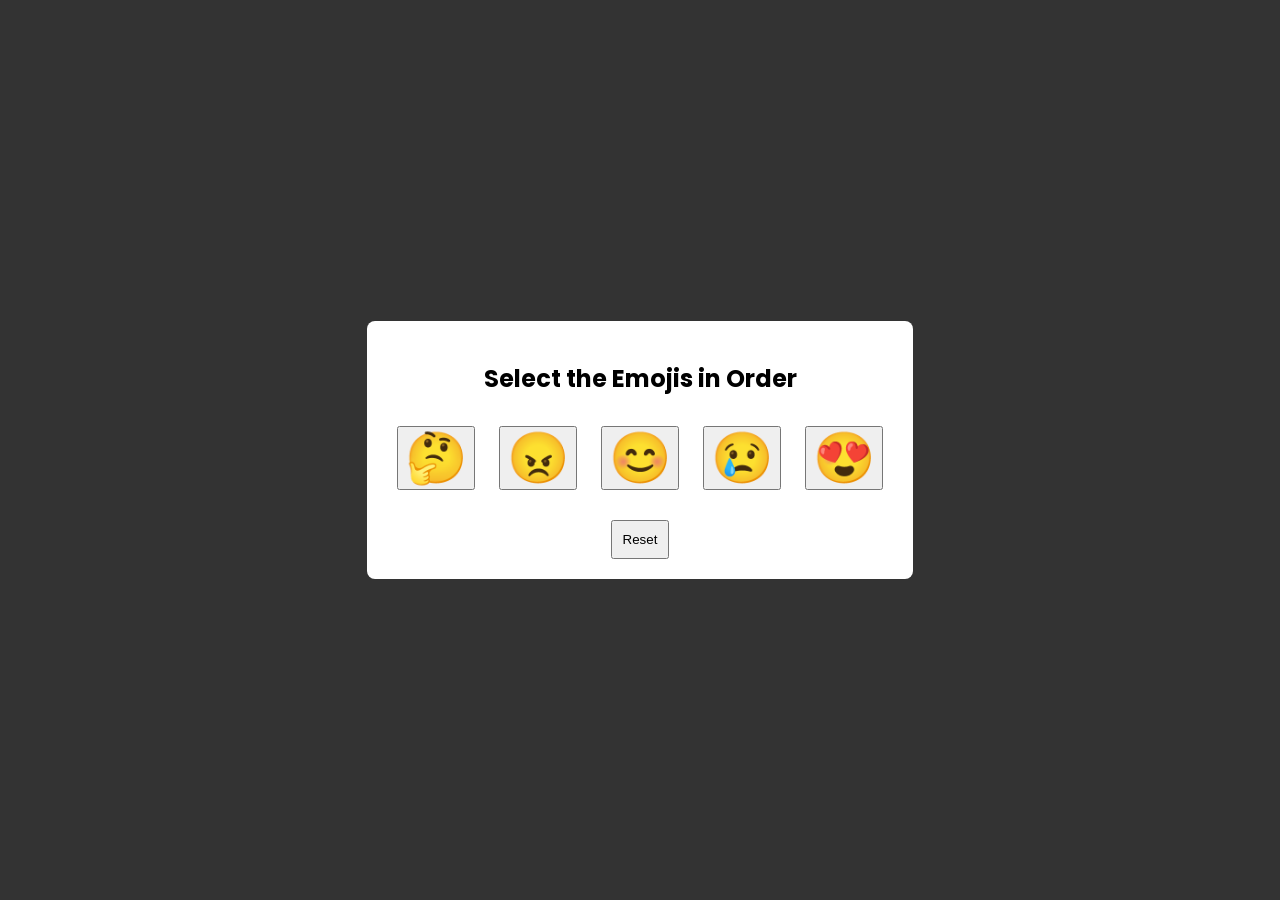
==== index.html @ 127a6a80 "Add files via upload" ====
<!DOCTYPE html>
<html lang="en">

<head>
  <meta charset="UTF-8">
  <meta http-equiv="X-UA-Compatible" content="IE=edge">
  <meta name="viewport" content="width=device-width, initial-scale=1.0">
  <title>Login Page</title>

  <link rel="preconnect" href="https://fonts.googleapis.com">
  <link rel="preconnect" href="https://fonts.gstatic.com" crossorigin>
  <link href="https://fonts.googleapis.com/css2?family=Poppins:wght@300;400;500;600&display=swap" rel="stylesheet">

  <style>
    /* Simple styling for the login screen */
    body {
      display: flex;
      justify-content: center;
      align-items: center;
      height: 100vh;
      margin: 0;
      background-color: rgba(0, 0, 0, 0.8);
      font-family: 'Poppins', sans-serif;
    }

    #login-form {
      background: white;
      padding: 20px;
      border-radius: 8px;
      text-align: center;
    }

    .emoji-button {
      font-size: 50px;
      cursor: pointer;
      margin: 10px;
    }

    #reset-button {
      padding: 10px;
      margin-top: 20px;
      cursor: pointer;
    }
  </style>
</head>

<body>

  <div id="login-form">
    <h2>Select the Emojis in Order</h2>
    <div>
      <button class="emoji-button" onclick="selectEmoji('think')">🤔</button>
      <button class="emoji-button" onclick="selectEmoji('frown')">😠</button>
      <button class="emoji-button" onclick="selectEmoji('smile')">😊</button>
      <button class="emoji-button" onclick="selectEmoji('sad')">😢</button>
      <button class="emoji-button" onclick="selectEmoji('love')">😍</button>
    </div>
    <button id="reset-button" onclick="resetSelection()">Reset</button>
  </div>

  <script>
    // รหัสผ่านที่กำหนด: หน้าคิด -> หน้ายิ้ม -> หน้ารัก
    const correctSequence = ['think', 'smile', 'love'];
    let userSequence = [];

    function selectEmoji(emoji) {
      userSequence.push(emoji);

      // ตรวจสอบลำดับการเลือกของผู้ใช้
      if (userSequence.length === correctSequence.length) {
        if (JSON.stringify(userSequence) === JSON.stringify(correctSequence)) {
          // ถ้าผู้ใช้เลือกถูกต้อง ให้เปลี่ยนไปยังหน้า index2.html
          window.location.href = 'index3.html';
        } else {
          alert('Incorrect sequence. Please try again.');
          resetSelection();
        }
      }
    }

    function resetSelection() {
      userSequence = [];
    }
  </script>

</body>

</html>
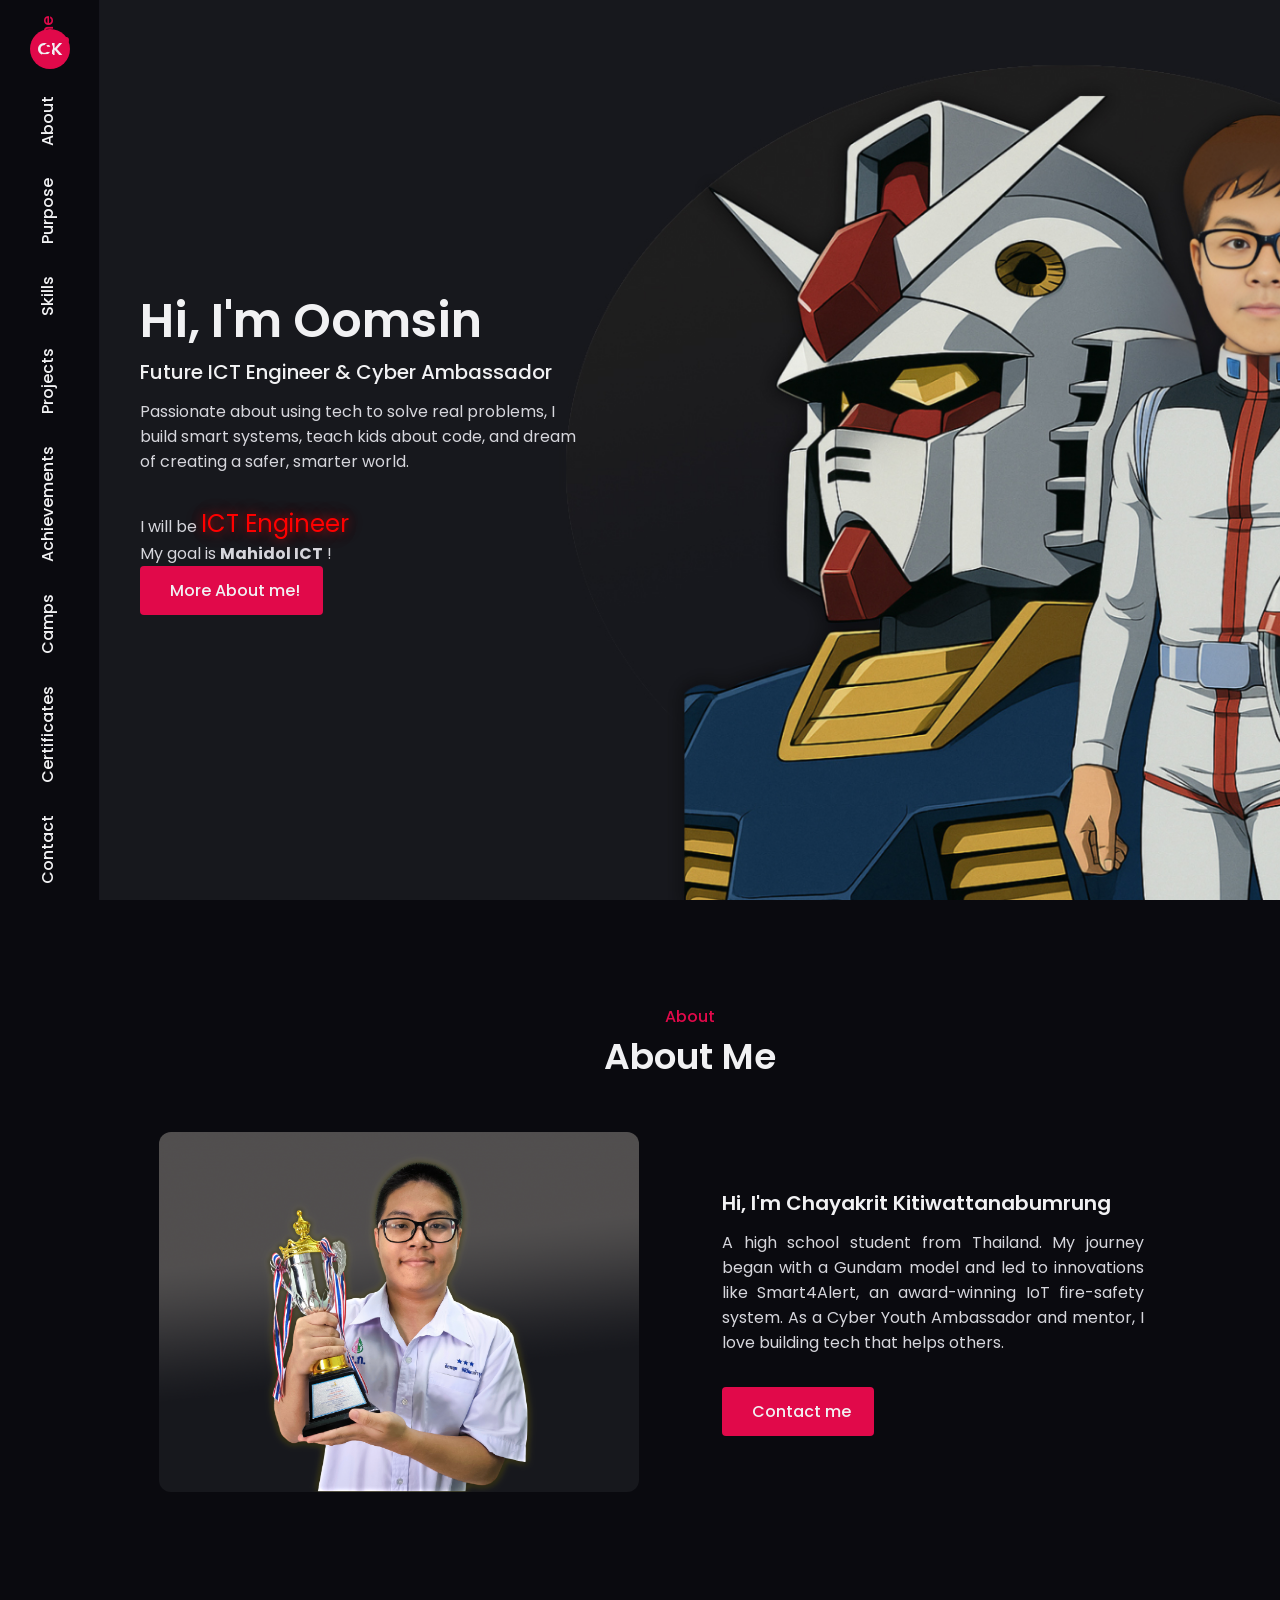
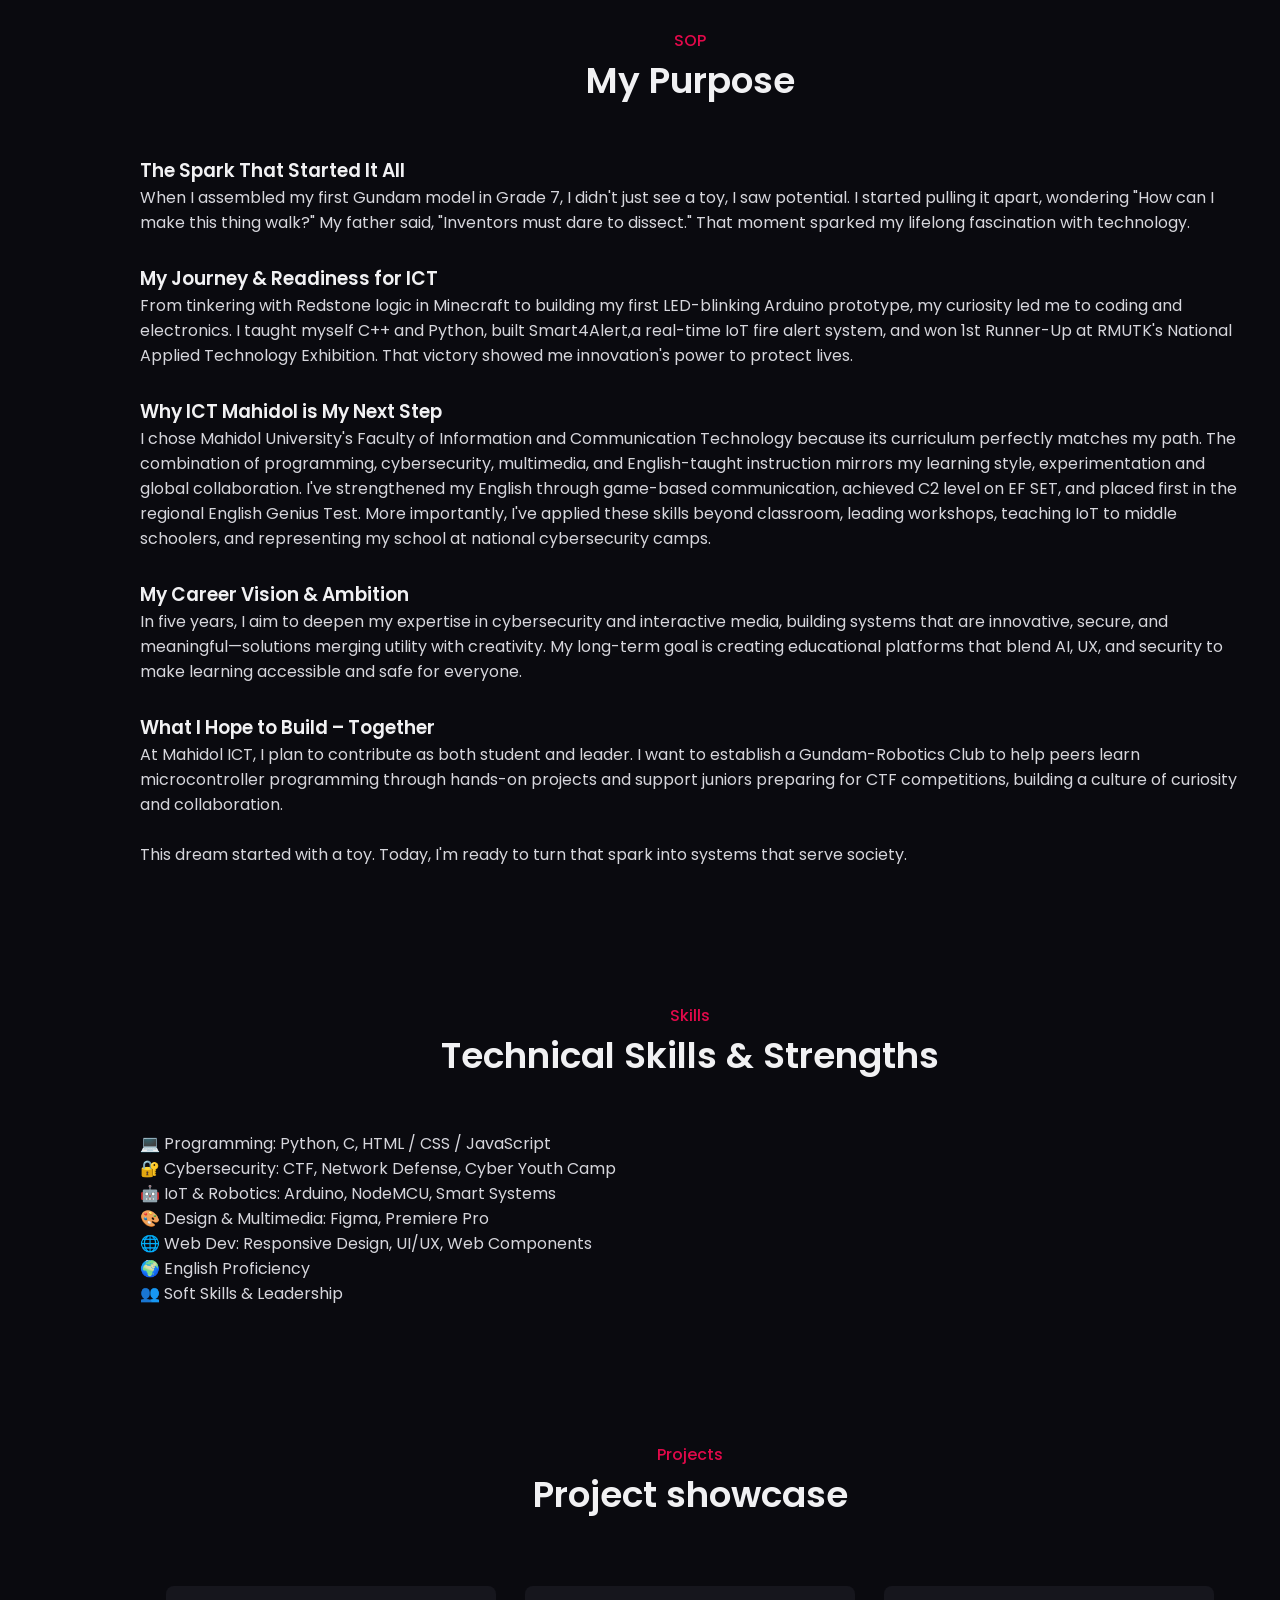
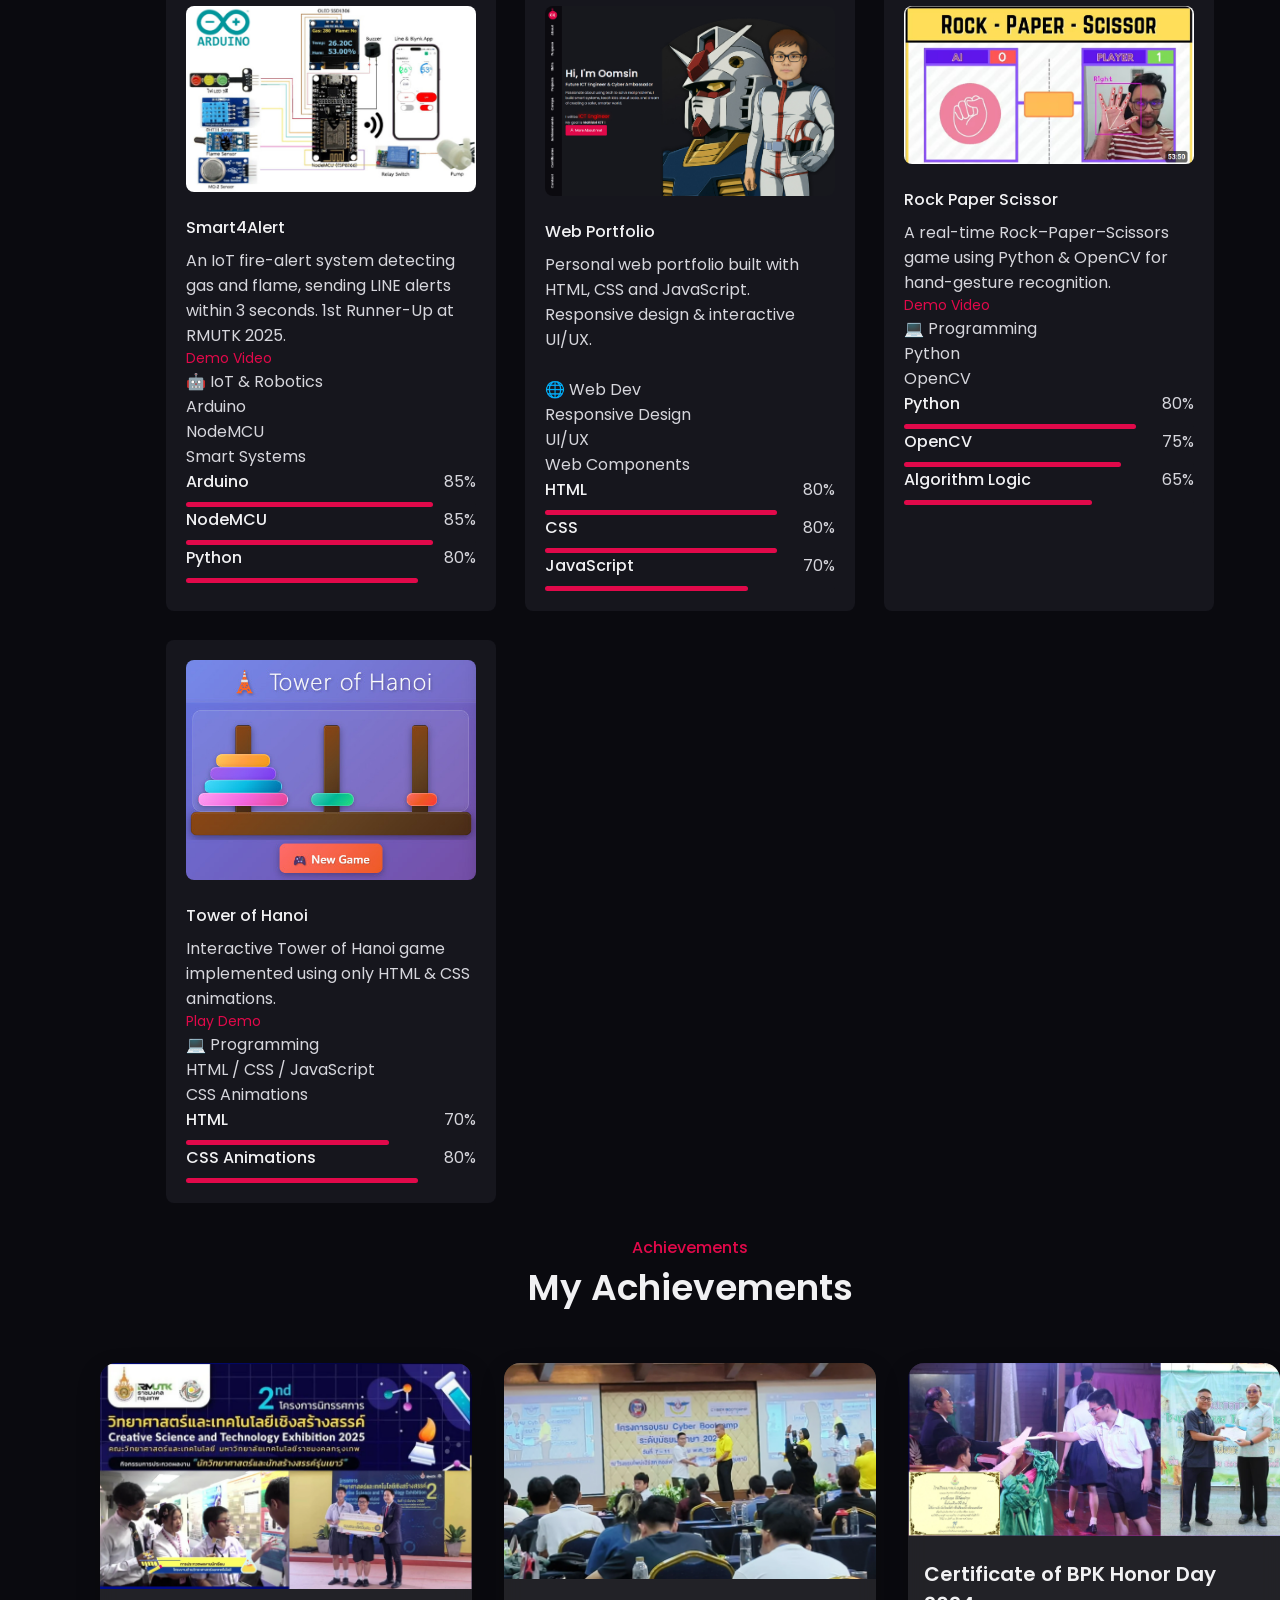
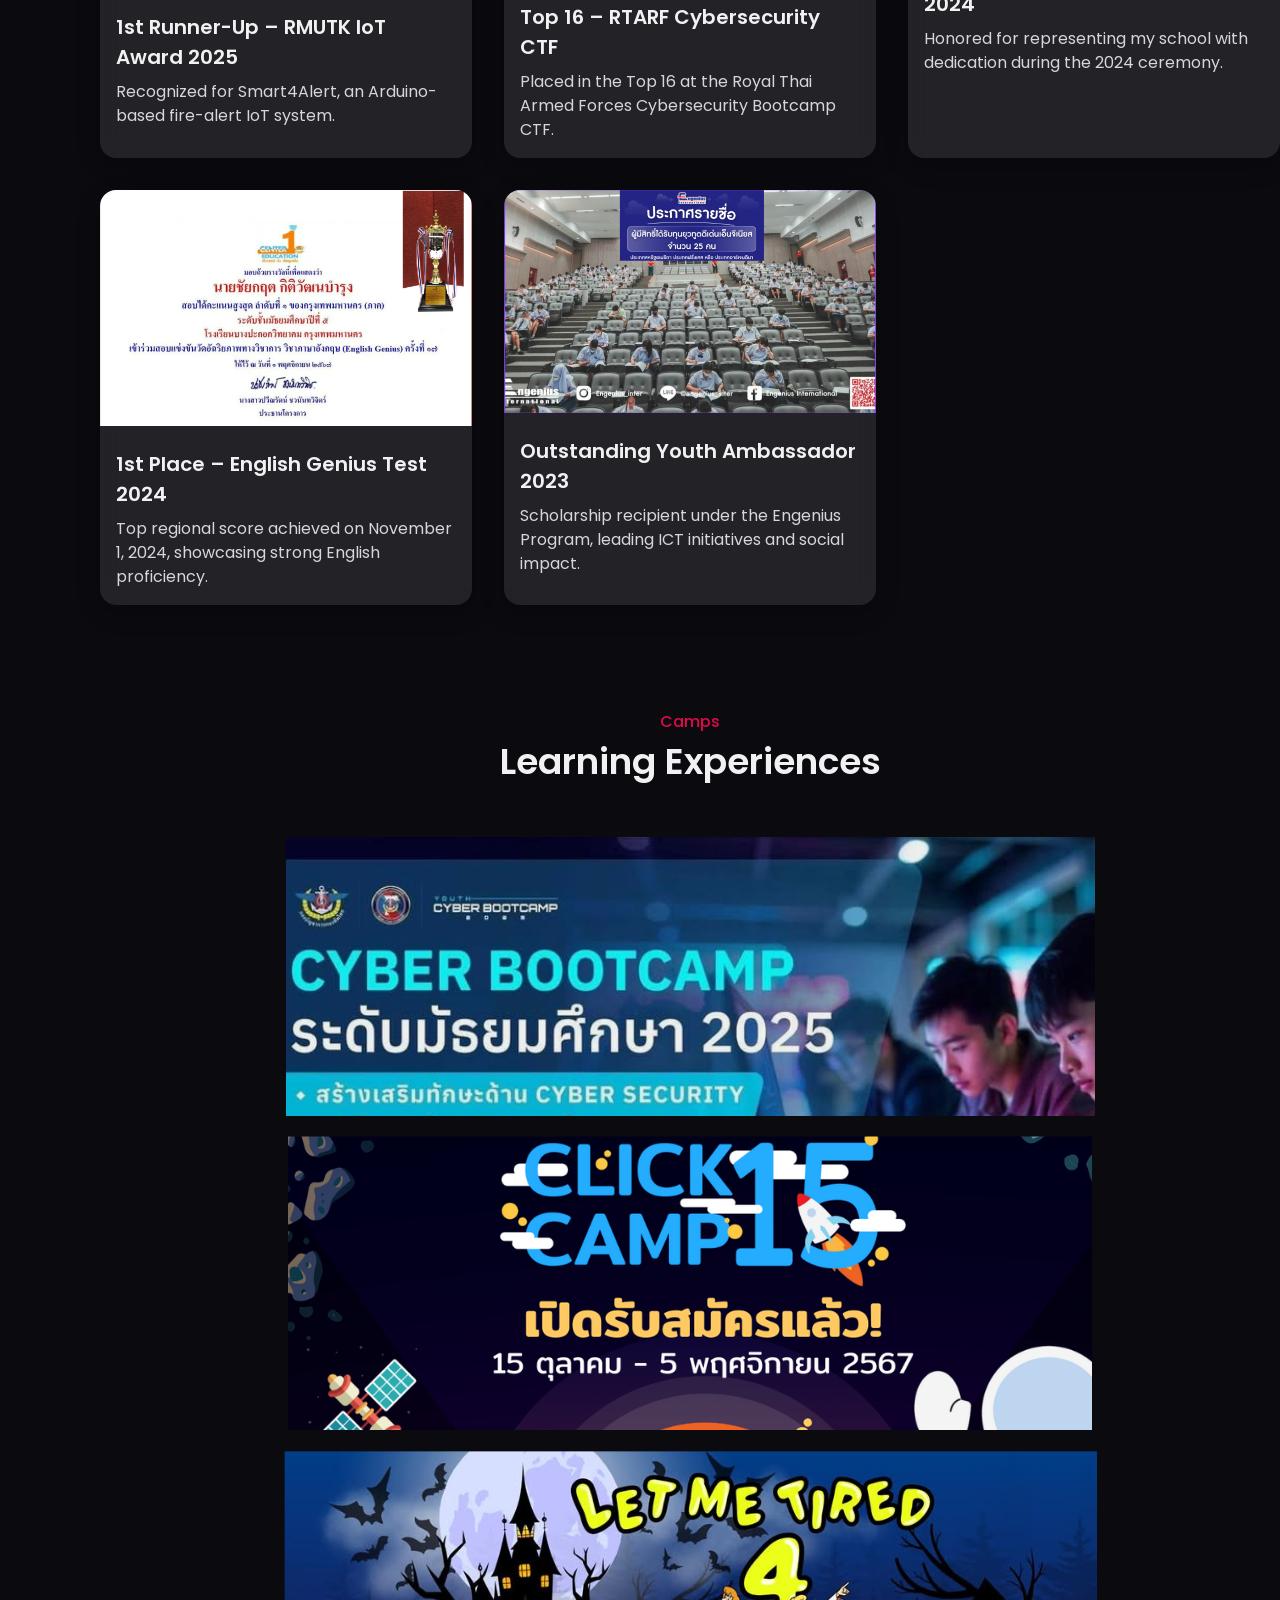
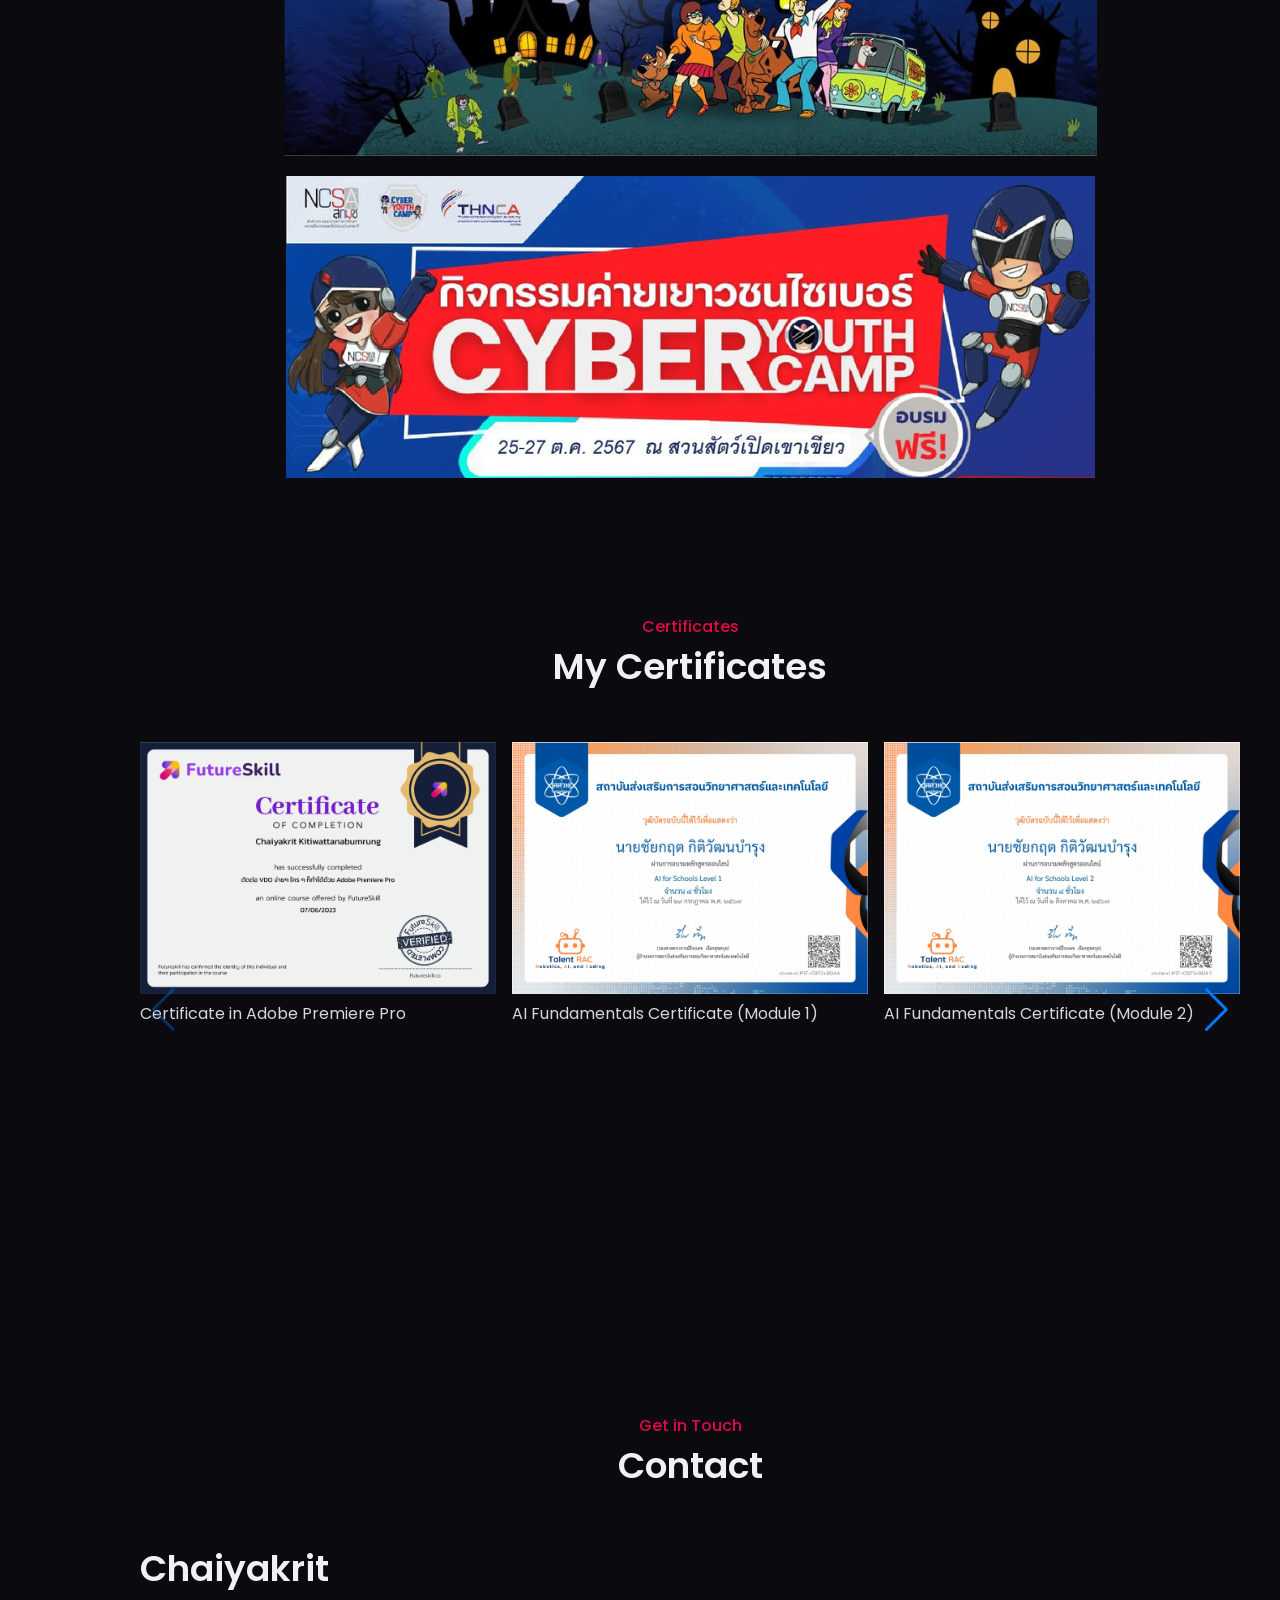
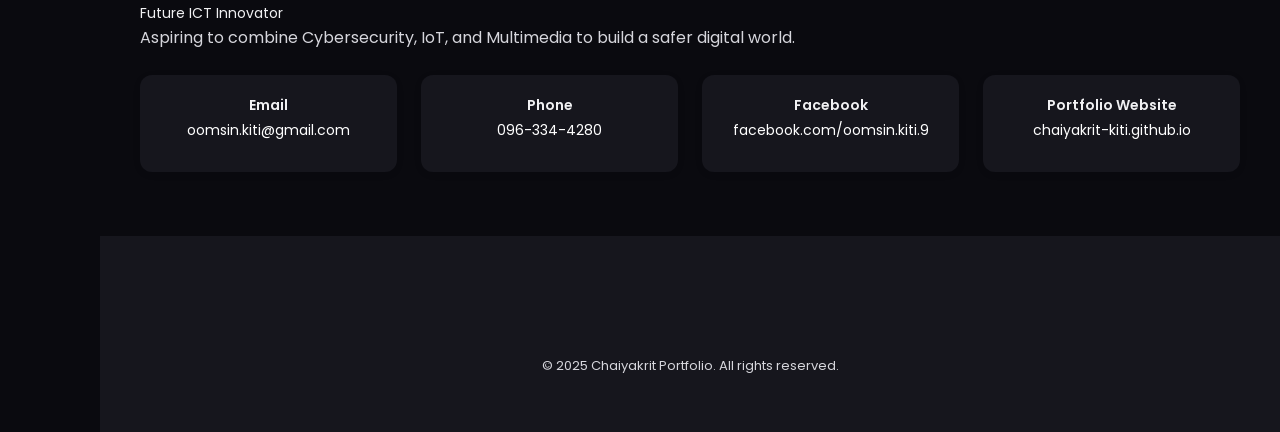
==== commit fb42f9a5: "Rename index4.html to index.html remove pwd" ====
--- a/index.html
+++ b/index.html
@@ -1,88 +1,709 @@
-<!DOCTYPE html>
-<html lang="en">
-
-<head>
-  <meta charset="UTF-8">
-  <meta http-equiv="X-UA-Compatible" content="IE=edge">
-  <meta name="viewport" content="width=device-width, initial-scale=1.0">
-  <title>Login Page</title>
-
-  <link rel="preconnect" href="https://fonts.googleapis.com">
-  <link rel="preconnect" href="https://fonts.gstatic.com" crossorigin>
-  <link href="https://fonts.googleapis.com/css2?family=Poppins:wght@300;400;500;600&display=swap" rel="stylesheet">
-
-  <style>
-    /* Simple styling for the login screen */
-    body {
-      display: flex;
-      justify-content: center;
-      align-items: center;
-      height: 100vh;
-      margin: 0;
-      background-color: rgba(0, 0, 0, 0.8);
-      font-family: 'Poppins', sans-serif;
-    }
-
-    #login-form {
-      background: white;
-      padding: 20px;
-      border-radius: 8px;
-      text-align: center;
-    }
-
-    .emoji-button {
-      font-size: 50px;
-      cursor: pointer;
-      margin: 10px;
-    }
-
-    #reset-button {
-      padding: 10px;
-      margin-top: 20px;
-      cursor: pointer;
-    }
-  </style>
-</head>
-
-<body>
-
-  <div id="login-form">
-    <h2>Select the Emojis in Order</h2>
-    <div>
-      <button class="emoji-button" onclick="selectEmoji('think')">🤔</button>
-      <button class="emoji-button" onclick="selectEmoji('frown')">😠</button>
-      <button class="emoji-button" onclick="selectEmoji('smile')">😊</button>
-      <button class="emoji-button" onclick="selectEmoji('sad')">😢</button>
-      <button class="emoji-button" onclick="selectEmoji('love')">😍</button>
-    </div>
-    <button id="reset-button" onclick="resetSelection()">Reset</button>
-  </div>
-
-  <script>
-    // รหัสผ่านที่กำหนด: หน้าคิด -> หน้ายิ้ม -> หน้ารัก
-    const correctSequence = ['think', 'smile', 'love'];
-    let userSequence = [];
-
-    function selectEmoji(emoji) {
-      userSequence.push(emoji);
-
-      // ตรวจสอบลำดับการเลือกของผู้ใช้
-      if (userSequence.length === correctSequence.length) {
-        if (JSON.stringify(userSequence) === JSON.stringify(correctSequence)) {
-          // ถ้าผู้ใช้เลือกถูกต้อง ให้เปลี่ยนไปยังหน้า index2.html
-          window.location.href = 'index3.html';
-        } else {
-          alert('Incorrect sequence. Please try again.');
-          resetSelection();
-        }
-      }
-    }
-
-    function resetSelection() {
-      userSequence = [];
-    }
-  </script>
-
-</body>
-
-</html>
+<!DOCTYPE html>
+<html lang="en">
+<head>
+  <meta charset="UTF-8">
+  <meta name="viewport" content="width=device-width, initial-scale=1.0">
+  <title>Portfolio - Chayakrit Kitiwattanabumrung</title>
+  <link rel="stylesheet" href="https://unicons.iconscout.com/release/v4.0.8/css/line.css">
+  <link href="https://unpkg.com/boxicons@2.1.4/css/boxicons.min.css" rel="stylesheet">
+  <link rel="stylesheet" href="https://cdn.jsdelivr.net/npm/swiper@11/swiper-bundle.min.css"/>
+  <link rel="stylesheet" href="style.css">
+</head>
+<body>
+  <!-- Sidebar / Navbar -->
+  <div class="nav-toggle" id="nav-toggle">
+    <i class="uil uil-bars"></i>
+  </div>
+  <aside class="sidebar" id="sidebar">
+    <nav class="nav">
+      <div class="nav-logo">
+        <a href="#home" class="nav-logo-text">CK</a>
+      </div>
+      <div class="nav-menu">
+        <ul class="nav-list">
+          <li><a href="#home" class="nav-link active-link">Home</a></li>
+          <li><a href="#about" class="nav-link">About</a></li>
+          <li><a href="#sop" class="nav-link">Purpose</a></li>
+          <li><a href="#skills" class="nav-link">Skills</a></li>
+          <li><a href="#work" class="nav-link">Projects</a></li>
+          <li><a href="#achievements" class="nav-link">Achievements</a></li>
+          <li><a href="#learning" class="nav-link">Camps</a></li>
+          <li><a href="#certificates" class="nav-link">Certificates</a></li>
+          <li><a href="#contact" class="nav-link">Contact</a></li>
+        </ul>
+      </div>
+      <div class="nav-close" id="nav-close"><i class="uil uil-times"></i></div>
+    </nav>
+  </aside>
+
+  <main class="main">
+    <!-- Home / Hero -->
+    <section class="home" id="home">
+      <div class="home-container container grid">
+        <div class="home-data">
+          <h1 class="home-title">Hi, I'm Oomsin</h1>
+          <h3 class="home-subtitle">Future ICT Engineer & Cyber Ambassador</h3>
+          <p class="home-description">
+            Passionate about using tech to solve real problems, I build smart systems, teach kids about code, and dream of creating a safer, smarter world.
+          </p>
+          <p class="dynamic-text">
+            <span class="dynamic-text-prefix">I will be  </span>
+            <span class="dynamic-text-main"></span>
+          </p>
+          <p class="goal fade-in">My goal is <strong>Mahidol ICT</strong> !</p>
+          <a href="#about" class="button"><i class="uil uil-user button-icon"></i>More About me!</a>
+        </div>
+
+      </div>
+    </section>
+
+    <!-- About Me -->
+    <section class="about section" id="about">
+      <h2 class="section-title" data-heading="About">About Me</h2>
+      <div class="about-container container grid">
+        <img src="images/home-img.png" alt="Profile" class="about-img">
+        <div class="about-data">
+          <h3 class="about-heading">Hi, I'm Chayakrit Kitiwattanabumrung</h3>
+          <p class="about-description">
+            A high school student from Thailand. My journey began with a Gundam model and led to innovations like Smart4Alert, an award-winning IoT fire-safety system. As a Cyber Youth Ambassador and mentor, I love building tech that helps others.
+          </p>
+          <a href="#contact" class="button"><i class="uil uil-navigator button-icon"></i>Contact me</a>
+        </div>
+      </div>
+    </section>
+
+    <!-- Statement of Purpose -->
+    <section class="sop section" id="sop">
+      <h2 class="section-title" data-heading="SOP">My Purpose</h2>
+      <div class="container">
+        <h3>The Spark That Started It All</h3>
+        <p>
+          When I assembled my first Gundam model in Grade 7, I didn't just see a toy, I saw potential. I started pulling it apart, wondering "How can I make this thing walk?" My father said, "Inventors must dare to dissect." That moment sparked my lifelong fascination with technology.<br/>
+        </p>
+        <h3><br/>My Journey & Readiness for ICT</h3>
+        <p>
+          From tinkering with Redstone logic in Minecraft to building my first LED-blinking Arduino prototype, my curiosity led me to coding and electronics. I taught myself C++ and Python, built Smart4Alert,a real-time IoT fire alert system, and won 1st Runner-Up at RMUTK's National Applied Technology Exhibition. That victory showed me innovation's power to protect lives.
+        </p>
+        <h3><br/>Why ICT Mahidol is My Next Step</h3>
+        <p>
+          I chose Mahidol University's Faculty of Information and Communication Technology because its curriculum perfectly matches my path. The combination of programming, cybersecurity, multimedia, and English-taught instruction mirrors my learning style, experimentation and global collaboration. I've strengthened my English through game-based communication, achieved C2 level on EF SET, and placed first in the regional English Genius Test. More importantly, I've applied these skills beyond classroom, leading workshops, teaching IoT to middle schoolers, and representing my school at national cybersecurity camps.
+        </p>
+        <h3><br/>My Career Vision & Ambition</h3>
+        <p>
+          In five years, I aim to deepen my expertise in cybersecurity and interactive media, building systems that are innovative, secure, and meaningful—solutions merging utility with creativity. My long-term goal is creating educational platforms that blend AI, UX, and security to make learning accessible and safe for everyone.
+        </p>
+        <h3><br/>What I Hope to Build – Together</h3>
+        <p>
+          At Mahidol ICT, I plan to contribute as both student and leader. I want to establish a Gundam-Robotics Club to help peers learn microcontroller programming through hands-on projects and support juniors preparing for CTF competitions, building a culture of curiosity and collaboration.
+        </p>
+        <p><br/>
+          This dream started with a toy. Today, I'm ready to turn that spark into systems that serve society.
+        </p>
+      </div>
+    </section>
+
+    <!-- Skills -->
+    <section class="skills section" id="skills">
+      <h2 class="section-title" data-heading="Skills">Technical Skills & Strengths</h2>
+      <div id="skills-content" class="container">
+        <div class="skill">
+          <span>💻 Programming: Python, C, HTML / CSS / JavaScript</span>
+          <div class="skill-bar"><div class="skill-level" data-level="75"></div></div>
+        </div>
+        <div class="skill">
+          <span>🔐 Cybersecurity: CTF, Network Defense, Cyber Youth Camp</span>
+          <div class="skill-bar"><div class="skill-level" data-level="85"></div></div>
+        </div>
+        <div class="skill">
+          <span>🤖 IoT & Robotics: Arduino, NodeMCU, Smart Systems</span>
+          <div class="skill-bar"><div class="skill-level" data-level="85"></div></div>
+        </div>
+        <div class="skill">
+          <span>🎨 Design & Multimedia: Figma, Premiere Pro</span>
+          <div class="skill-bar"><div class="skill-level" data-level="70"></div></div>
+        </div>
+        <div class="skill">
+          <span>🌐 Web Dev: Responsive Design, UI/UX, Web Components</span>
+          <div class="skill-bar"><div class="skill-level" data-level="75"></div></div>
+        </div>
+        <div class="skill">
+          <span>🌍 English Proficiency</span>
+          <div class="skill-bar"><div class="skill-level" data-level="90"></div></div>
+        </div>
+        <div class="skill">
+          <span>👥 Soft Skills & Leadership</span>
+          <div class="skill-bar"><div class="skill-level" data-level="85"></div></div>
+        </div>
+      </div>
+    </section>
+
+    <!-- Projects -->
+    <section class="work section" id="work">
+      <h2 class="section-title" data-heading="Projects">Project showcase</h2>
+
+      <div class="work-container container grid">
+        <!-- Project 1: Smart4Alert -->
+        <div class="work-card">
+          <img src="images/projects/smart4alert.jpg" alt="Smart4Alert" class="work-img">
+          <h3 class="work-title">Smart4Alert</h3>
+          <p class="work-description">
+            An IoT fire-alert system detecting gas and flame, sending LINE alerts within 3 seconds.  1st Runner-Up at RMUTK 2025.
+          </p>
+          <div class="work-links">
+            <a href="https://youtu.be/yourvideo" target="_blank" class="work-button">Demo Video</a>
+          </div>
+          <ul class="work-skills">
+            <li>🤖 IoT & Robotics</li>
+            <li>Arduino</li>
+            <li>NodeMCU</li>
+            <li>Smart Systems</li>
+          </ul>
+          <!-- Skill Usage Bars -->
+          <div class="work-skill-bars">
+            <div class="skills-data">
+              <div class="skills-titles">
+                <h3 class="skills-name">Arduino</h3>
+                <span class="skills-number">85%</span>
+              </div>
+              <div class="skills-bar">
+                <span class="skills-percentage" style="width: 85%;"></span>
+              </div>
+            </div>
+            <div class="skills-data">
+              <div class="skills-titles">
+                <h3 class="skills-name">NodeMCU</h3>
+                <span class="skills-number">85%</span>
+              </div>
+              <div class="skills-bar">
+                <span class="skills-percentage" style="width: 85%;"></span>
+              </div>
+            </div>
+            <div class="skills-data">
+              <div class="skills-titles">
+                <h3 class="skills-name">Python</h3>
+                <span class="skills-number">80%</span>
+              </div>
+              <div class="skills-bar">
+                <span class="skills-percentage" style="width: 80%;"></span>
+              </div>
+            </div>
+          </div>
+        </div>
+
+        <!-- Project 2: Web Portfolio -->
+        <div class="work-card">
+          <img src="images/projects/web-portfolio.jpg" alt="Web Portfolio" class="work-img">
+          <h3 class="work-title">Web Portfolio</h3>
+          <p class="work-description">
+            Personal web portfolio built with HTML, CSS and JavaScript. Responsive design & interactive UI/UX.
+          </p><br/>
+          <ul class="work-skills">
+            <li>🌐 Web Dev</li>
+            <li>Responsive Design</li>
+            <li>UI/UX</li>
+            <li>Web Components</li>
+          </ul>
+          <!-- Skill Usage Bars -->
+          <div class="work-skill-bars">
+            <div class="skills-data">
+              <div class="skills-titles">
+                <h3 class="skills-name">HTML</h3>
+                <span class="skills-number">80%</span>
+              </div>
+              <div class="skills-bar">
+                <span class="skills-percentage" style="width: 80%;"></span>
+              </div>
+            </div>
+            <div class="skills-data">
+              <div class="skills-titles">
+                <h3 class="skills-name">CSS</h3>
+                <span class="skills-number">80%</span>
+              </div>
+              <div class="skills-bar">
+                <span class="skills-percentage" style="width: 80%;"></span>
+              </div>
+            </div>
+            <div class="skills-data">
+              <div class="skills-titles">
+                <h3 class="skills-name">JavaScript</h3>
+                <span class="skills-number">70%</span>
+              </div>
+              <div class="skills-bar">
+                <span class="skills-percentage" style="width: 70%;"></span>
+              </div>
+            </div>
+          </div>
+        </div>
+
+        <!-- Project 3: Rock Paper Scissor -->
+        <div class="work-card">
+          <img src="images/projects/rock-paper-scissor.jpg" alt="Rock Paper Scissor" class="work-img">
+          <h3 class="work-title">Rock Paper Scissor</h3>
+          <p class="work-description">
+            A real-time Rock–Paper–Scissors game using Python & OpenCV for hand-gesture recognition.
+          </p>
+          <div class="work-links">
+            <a href="https://github.com/yourusername/rps-opencv" target="_blank" class="work-button">Demo Video</a>
+          </div>
+          <ul class="work-skills">
+            <li>💻 Programming</li>
+            <li>Python</li>
+            <li>OpenCV</li>
+          </ul>
+          <!-- Skill Usage Bars -->
+          <div class="work-skill-bars">
+            <div class="skills-data">
+              <div class="skills-titles">
+                <h3 class="skills-name">Python</h3>
+                <span class="skills-number">80%</span>
+              </div>
+              <div class="skills-bar">
+                <span class="skills-percentage" style="width: 80%;"></span>
+              </div>
+            </div>
+            <div class="skills-data">
+              <div class="skills-titles">
+                <h3 class="skills-name">OpenCV</h3>
+                <span class="skills-number">75%</span>
+              </div>
+              <div class="skills-bar">
+                <span class="skills-percentage" style="width: 75%;"></span>
+              </div>
+            </div>
+            <div class="skills-data">
+              <div class="skills-titles">
+                <h3 class="skills-name">Algorithm Logic</h3>
+                <span class="skills-number">65%</span>
+              </div>
+              <div class="skills-bar">
+                <span class="skills-percentage" style="width: 65%;"></span>
+              </div>
+            </div>
+          </div>
+        </div>
+
+      
+        <!-- Project 4: Pure CSS Tower of Hanoi -->
+        <div class="work-card">
+          <img src="images/projects/css-hanoi.jpg" alt="Pure CSS Tower of Hanoi" class="work-img">
+          <h3 class="work-title">Tower of Hanoi</h3>
+          <p class="work-description">
+            Interactive Tower of Hanoi game implemented using only HTML & CSS animations.
+          </p>
+          <div class="work-links">
+            <a href="Modern_tower_hanoi.html" target="_blank" class="work-button">Play Demo</a>
+          </div>
+          <ul class="work-skills">
+            <li>💻 Programming</li>
+            <li>HTML / CSS / JavaScript</li>
+            <li>CSS Animations</li>
+          </ul>
+          <!-- Skill Usage Bars -->
+          <div class="work-skill-bars">
+            <div class="skills-data">
+              <div class="skills-titles">
+                <h3 class="skills-name">HTML</h3>
+                <span class="skills-number">70%</span>
+              </div>
+              <div class="skills-bar">
+                <span class="skills-percentage" style="width: 70%;"></span>
+              </div>
+            </div>
+            <div class="skills-data">
+              <div class="skills-titles">
+                <h3 class="skills-name">CSS Animations</h3>
+                <span class="skills-number">80%</span>
+              </div>
+              <div class="skills-bar">
+                <span class="skills-percentage" style="width: 80%;"></span>
+              </div>
+            </div>
+          </div>
+        </div>      
+        </div>
+    </section>
+
+    <!-- Awards & Achievements Section (styled like My Projects) -->
+    <section id="achievements" class="projects">
+      <h2 class="section-title" data-heading="Achievements">My Achievements</h2>
+      <div class="cards-grid">
+         <!-- RMUTK IoT Award 2025 -->
+        <div class="card">
+          <img src="images/achievements/iot-project-2025.png" alt="IoT Project 2025" />
+          <div class="card-content">
+            <h3>1st Runner-Up – RMUTK IoT Award 2025</h3>
+            <p>Recognized for Smart4Alert, an Arduino-based fire-alert IoT system.</p>
+          </div>
+        </div>
+        <!-- RTARF Cybersecurity CTF Top 16 -->
+        <div class="card">
+          <img src="images/achievements/ctf-top16-2023.png" alt="CTF Top16 2023" />
+          <div class="card-content">
+            <h3>Top 16 – RTARF Cybersecurity CTF</h3>
+            <p>Placed in the Top 16 at the Royal Thai Armed Forces Cybersecurity Bootcamp CTF.</p>
+          </div>
+        </div>
+        <!-- BPK Honor Day 2024 -->
+        <div class="card">
+          <img src="images/achievements/bpk-honor-2024.png" alt="BPK Honor Day 2024" />
+          <div class="card-content">
+            <h3>Certificate of BPK Honor Day 2024</h3>
+            <p>Honored for representing my school with dedication during the 2024 ceremony.</p>
+          </div>
+        </div>
+        <!-- English Genius Test 2024 -->
+        <div class="card">
+          <img src="images/achievements/english-genius-2024.png" alt="English Genius Test 2024" />
+          <div class="card-content">
+            <h3>1st Place – English Genius Test 2024</h3>
+            <p>Top regional score achieved on November 1, 2024, showcasing strong English proficiency.</p>
+          </div>
+        </div>
+        <!-- Outstanding Youth Ambassador 2023 -->
+        <div class="card">
+          <img src="images/achievements/engenius-ambassador-2023.png" alt="Outstanding Youth Ambassador 2023" />
+          <div class="card-content">
+            <h3>Outstanding Youth Ambassador 2023</h3>
+            <p>Scholarship recipient under the Engenius Program, leading ICT initiatives and social impact.</p>
+          </div>
+        </div>
+      </div>
+    </section>
+
+    
+    <!-- Learning Camps -->
+     <section id="learning" class="section">
+      <h2 class="section-title" data-heading="Camps">Learning Experiences</h2>
+      <div class="camp-categories">
+      <div class="category" data-type="RTARF-2025">
+        <img src="images/camp/Banner/RTARF2025.png" class="camp-image" alt="RTARF Young Cyber Booth Camp 2025">
+        <div class="camp-description">RTARF Young Cyber Booth Camp 2025</div>
+      </div>
+      <div class="category" data-type="click-camp-15">
+        <img src="images/camp/Banner/Camp_ClickCamp15.png" class="camp-image" alt="Click Camp 15">
+        <div class="camp-description">Click Camp 15</div>
+      </div>
+      <div class="category" data-type="let-me-tired-4">
+        <img src="images/camp/Banner/Camp_LetMeTired4.png" class="camp-image" alt="Let me Tired 4">
+        <div class="camp-description">Let me Tired 4</div>
+      </div>
+      <div class="category" data-type="cyber-youth-camp">
+        <img src="images/camp/Banner/Camp_CyberYouth.png" class="camp-image" alt="Cyber Youth Camp">
+        <div class="camp-description">Cyber Youth Camp</div>
+      </div>
+    </div>
+  </section>
+    
+  <!-- Thumbnails Modal -->
+  <div id="camp-browser" class="modal">
+    <span id="camp-close" class="close">&times;</span>
+    <div id="camp-images"></div>
+  </div>
+
+  <!-- Fullscreen Modal -->
+  <div id="fullscreen-modal" class="modal">
+    <span id="fullscreen-close" class="close">&times;</span>
+    <img id="fullscreen-image" src="" alt="Fullscreen">
+  </div>
+
+
+
+     <!-- My Certificates Section (from index10.html) -->
+    <section id="certificates" class="certificates section">
+      <h2 class="section-title" data-heading="Certificates">My Certificates</h2>
+      <div class="certificates-container container swiper">
+        <div class="swiper-wrapper">
+          <!-- Example certificate slides -->
+          <div class="swiper-slide">
+            <img src="images/certificates/Adobe Premiere Pro.jpg" alt="Adobe Premiere Pro" />
+            <p class="cert-caption">Certificate in Adobe Premiere Pro</p>
+          </div>
+          <div class="swiper-slide">
+            <img src="images/certificates/AI (1).jpg" alt="AI (1)" />
+            <p class="cert-caption">AI Fundamentals Certificate (Module 1)</p>
+          </div>
+          <div class="swiper-slide">
+            <img src="images/certificates/AI (2).jpg" alt="AI (2)" />
+            <p class="cert-caption">AI Fundamentals Certificate (Module 2)</p>
+          </div>
+          <div class="swiper-slide">
+            <img src="images/certificates/AI (3).jpg" alt="AI (3)" />
+            <p class="cert-caption">AI Fundamentals Certificate (Module 3)</p>
+          </div>
+          <div class="swiper-slide">
+            <img src="images/certificates/AR.jpg" alt="AR" />
+            <p class="cert-caption">Augmented Reality (AR) Workshop Certificate</p>
+          </div>
+          <div class="swiper-slide">
+            <img src="images/certificates/C Programming.jpg" alt="C Programming" />
+            <p class="cert-caption">C Programming Certificate</p>
+          </div>
+          <div class="swiper-slide">
+            <img src="images/certificates/Canva for Education.png" alt="Canva for Education" />
+            <p class="cert-caption">Canva for Education Certificate</p>
+          </div>
+          <div class="swiper-slide">
+            <img src="images/certificates/CyberSecurity (1).jpg" alt="CyberSecurity (1)" />
+            <p class="cert-caption">Cybersecurity Essentials Certificate (Part 1)</p>
+          </div>
+          <div class="swiper-slide">
+            <img src="images/certificates/CyberSecurity (2).jpg" alt="CyberSecurity (2)" />
+            <p class="cert-caption">Cybersecurity Essentials Certificate (Part 2)</p>
+          </div>
+          <div class="swiper-slide">
+            <img src="images/certificates/CyberSecurity (3).jpg" alt="CyberSecurity (3)" />
+            <p class="cert-caption">Cybersecurity Essentials Certificate (Part 3)</p>
+          </div>
+          <div class="swiper-slide">
+            <img src="images/certificates/Data Science for everyone.jpg" alt="Data Science for everyone" />
+            <p class="cert-caption">Data Science for Everyone Certificate</p>
+          </div>
+          <div class="swiper-slide">
+            <img src="images/certificates/Data Science.jpg" alt="Data Science" />
+            <p class="cert-caption">Data Science Certificate</p>
+          </div>
+          <div class="swiper-slide">
+            <img src="images/certificates/Figma.jpg" alt="Figma" />
+            <p class="cert-caption">Figma Design Workshop Certificate</p>
+          </div>
+          <div class="swiper-slide">
+            <img src="images/certificates/HTML CSS.jpg" alt="HTML CSS" />
+            <p class="cert-caption">HTML & CSS Web Development Certificate</p>
+          </div>
+          <div class="swiper-slide">
+            <img src="images/certificates/Intro Robotics.jpg" alt="Intro Robotics" />
+            <p class="cert-caption">Introduction to Robotics Certificate</p>
+          </div>
+          <div class="swiper-slide">
+            <img src="images/certificates/IOT.jpg" alt="IOT" />
+            <p class="cert-caption">Internet of Things (IoT) Certificate</p>
+          </div>
+          <div class="swiper-slide">
+            <img src="images/certificates/KidBridght Virtual.jpg" alt="KidBridght Virtual" />
+            <p class="cert-caption">KidBright Virtual Class Certificate</p>
+          </div>
+          <div class="swiper-slide">
+            <img src="images/certificates/LeaderShip (1).jpg" alt="LeaderShip (1)" />
+            <p class="cert-caption">Leadership Training Certificate (Part 1)</p>
+          </div>
+          <div class="swiper-slide">
+            <img src="images/certificates/LeaderShip (2).jpg" alt="LeaderShip (2)" />
+            <p class="cert-caption">Leadership Training Certificate (Part 2)</p>
+          </div>
+          <div class="swiper-slide">
+            <img src="images/certificates/LeaderShip (3).jpg" alt="LeaderShip (3)" />
+            <p class="cert-caption">Leadership Training Certificate (Part 3)</p>
+          </div>
+          <div class="swiper-slide">
+            <img src="images/certificates/Multimedia and Animation.jpg" alt="Multimedia and Animation" />
+            <p class="cert-caption">Multimedia and Animation Certificate</p>
+          </div>
+          <div class="swiper-slide">
+            <img src="images/certificates/OpenCV.jpg" alt="OpenCV" />
+            <p class="cert-caption">OpenCV Computer Vision Certificate</p>
+          </div>
+          <div class="swiper-slide">
+            <img src="images/certificates/Presentation Skill.jpg" alt="Presentation Skill" />
+            <p class="cert-caption">Presentation Skills Workshop Certificate</p>
+          </div>
+          <div class="swiper-slide">
+            <img src="images/certificates/Problem solving.jpg" alt="Problem solving" />
+            <p class="cert-caption">Problem Solving Techniques Certificate</p>
+          </div>
+          <div class="swiper-slide">
+            <img src="images/certificates/Python KMITL.jpg" alt="Python KMITL" />
+            <p class="cert-caption">Python Programming (KMITL) Certificate</p>
+          </div>
+          <div class="swiper-slide">
+            <img src="images/certificates/Python Programming (Upskill).jpg" alt="Python Programming (Upskill)" />
+            <p class="cert-caption">Python Programming Upskill Certificate</p>
+          </div>
+          <div class="swiper-slide">
+            <img src="images/certificates/Python programming labs.jpg" alt="Python programming labs" />
+            <p class="cert-caption">Python Programming Labs Certificate</p>
+          </div>
+          <div class="swiper-slide">
+            <img src="images/certificates/Python.jpg" alt="Python" />
+            <p class="cert-caption">Python Fundamentals Certificate</p>
+          </div>
+          <div class="swiper-slide">
+            <img src="images/certificates/Teamwork.jpg" alt="Teamwork" />
+            <p class="cert-caption">Teamwork and Collaboration Certificate</p>
+          </div>
+          <!-- Add more slides as needed -->
+        </div>
+        <!-- navigation buttons -->
+        <div class="swiper-button-next"></div>
+        <div class="swiper-button-prev"></div>
+      </div>
+
+    </section>
+    
+   <section class="contact section" id="contact">
+        <h2 class="section-title" data-heading="Get in Touch">Contact</h2>
+
+        <div class="contact-container container">
+            <div class="contact-content">
+              
+              <div>
+                <h1 class="footer-title">Chaiyakrit</h1>
+                <span class="footer-subtitle">Future ICT Innovator</span>
+                <p class="footer-description">Aspiring to combine Cybersecurity, IoT, and Multimedia to build a safer digital world.</p><br/>
+            </div>
+              
+                <div class="contact-info contact-row">
+                    <div class="contact-card">
+                        <i class="uil uil-envelope-edit contact-card-icon"></i>
+                        <h3 class="contact-card-title">Email</h3>
+                        <span class="contact-card-data">oomsin.kiti@gmail.com</span>
+                    </div>
+
+                    <div class="contact-card">
+                        <i class="uil uil-phone contact-card-icon"></i>
+                        <h3 class="contact-card-title">Phone</h3>
+                        <span class="contact-card-data">096-334-4280</span>
+                    </div>
+
+                    <div class="contact-card">
+                        <i class="uil uil-facebook-f contact-card-icon"></i>
+                        <h3 class="contact-card-title">Facebook</h3>
+                        <span class="contact-card-data">
+                            <a href="https://www.facebook.com/oomsin.kiti.9" target="_blank" class="contact-link">
+                                facebook.com/oomsin.kiti.9
+                            </a>
+                        </span>
+                    </div>
+
+                    <div class="contact-card">
+                        <i class="uil uil-globe contact-card-icon"></i>
+                        <h3 class="contact-card-title">Portfolio Website</h3>
+                        <span class="contact-card-data">
+                            <a href="https://chaiyakrit-kiti.github.io" target="_blank" class="contact-link">
+                                chaiyakrit-kiti.github.io
+                            </a>
+                        </span>
+                    </div>
+                </div>
+            </div>
+        </div>
+    </section>
+
+    
+    <footer class="footer">
+    <div class="footer-bg">        
+        <p class="footer-copy">&#169; 2025 Chaiyakrit Portfolio. All rights reserved.</p>
+    </div>
+</footer>
+ </main>          
+          
+<!-- JS scripts for Swiper and other features -->
+<script src="https://cdn.jsdelivr.net/npm/swiper@11/swiper-bundle.min.js"></script>
+<script>
+  /* ---------------------------------- JS Script -----------------------------------*/
+   document.addEventListener("DOMContentLoaded", () => {
+     // Initialize certificate swiper
+      const certSwiper = new Swiper('.certificates-container', {
+        slidesPerView: 1,
+        spaceBetween: 16,
+        loop: false,
+        navigation: {
+          nextEl: '.swiper-button-next',
+          prevEl: '.swiper-button-prev',
+        },
+        breakpoints: {
+          640: { slidesPerView: 1 },
+          768: { slidesPerView: 2 },
+          1024: { slidesPerView: 3 }
+        }
+      });
+     
+     // โค้ดใหม่สำหรับ dynamic text
+      const texts = [
+        "ICT Engineer",
+        "Cyber Ambassador", 
+        "IoT Developer",
+        "Front - End Developer",
+        "Creative Technologist"
+      ];
+      let currentIndex = 0;
+      const dynamicText = document.querySelector(".dynamic-text-main"); 
+     
+     function updateText() {
+        dynamicText.classList.remove("zoom-in");
+        setTimeout(() => {
+          dynamicText.textContent = texts[currentIndex];
+          currentIndex = (currentIndex + 1) % texts.length;
+          dynamicText.offsetHeight;        // force reflow
+          dynamicText.classList.add("zoom-in");
+        }, 500);
+      }
+
+      // เซ็ตข้อความแรกและอนิเมทครั้งแรก
+      dynamicText.textContent = texts[0];
+      dynamicText.classList.add("zoom-in");
+      // เริ่มวนลูปสลับข้อความทุก 3.5 วินาที
+      setInterval(updateText, 3500);
+     
+     
+     const campData = {
+        "RTARF-2025": [
+          "images/camp/RTARF(1).jpg",
+          "images/camp/RTARF(2).jpg",
+          "images/camp/RTARF(3).jpg",
+          "images/camp/RTARF(4).jpg"
+        ],
+        "click-camp-15": [
+          "images/camp/ClickCamp15(4).jpg",
+          "images/camp/ClickCamp15(5).jpg"
+        ],
+        "let-me-tired-4": [
+          "images/camp/LMT4(1).jpg",
+          "images/camp/LMT4(2).jpg",
+          "images/camp/LMT4(3).jpg"
+        ],
+        "cyber-youth-camp": [
+          "images/camp/CyberYouthCamp(1).jpg",
+          "images/camp/CyberYouthCamp(2).jpg",
+          "images/camp/CyberYouthCamp(3).jpg",
+          "images/camp/CyberYouthCamp(4).jpg"
+        ]
+      };
+      const browserModal = document.getElementById('camp-browser');
+      const fullscreenModal = document.getElementById('fullscreen-modal');
+      const campImages = document.getElementById('camp-images');
+      const fullscreenImage = document.getElementById('fullscreen-image');
+
+      document.querySelectorAll('.category').forEach(category => {
+        category.addEventListener('mouseenter', () => {
+          category.querySelector('.camp-description').style.display = 'block';
+        });
+        category.addEventListener('mouseleave', () => {
+          category.querySelector('.camp-description').style.display = 'none';
+        });
+        category.addEventListener('click', () => {
+          const items = campData[category.dataset.type];
+          campImages.innerHTML = items.map(src => `<img src="${src}" class="thumbnail" alt="Camp image">`).join('');
+          browserModal.style.display = 'flex';
+        });
+      });
+
+      campImages.addEventListener('click', e => {
+        if (e.target.classList.contains('thumbnail')) {
+          fullscreenImage.src = e.target.src;
+          fullscreenModal.style.display = 'flex';
+          browserModal.style.display = 'none';
+        }
+      });
+
+      document.getElementById('fullscreen-close').addEventListener('click', () => {
+        fullscreenModal.style.display = 'none';
+        browserModal.style.display = 'flex';
+      });
+      document.getElementById('camp-close').addEventListener('click', () => {
+        browserModal.style.display = 'none';
+      });
+     
+    });
+  </script>
+</body>
+</html>
--- a/style.css
+++ b/style.css
@@ -0,0 +1,696 @@
+@import url('https://fonts.googleapis.com/css2?family=Poppins:ital,wght@0,100;0,200;0,300;0,400;0,500;0,600;0,700;0,800;0,900;1,100;1,200;1,300;1,400;1,500;1,600;1,700;1,800;1,900&family=Turret+Road:wght@200;300;400;500;700;800&display=swap');
+
+:root {
+    --hue-color: 242;
+
+    --skin-color: hsl(342, 92%, 46%);
+    --mirage-color: hsl(210, 10%, 23%);
+    --title-color: hsl(var(--hue-color), 8%, 95%);
+    --text-color: hsl(var(--hue-color), 8%, 85%);
+    --body-color: hsl(var(--hue-color), 19%, 5%);
+    --box-color: hsl(var(--hue-color), 14%, 10%);
+    --scroll-box-color: hsl(var(--hue-color), 12%, 38%);
+    --scroll-thumb-color: hsl(var(--hue-color), 12%, 26%);
+
+    --body-font: 'Poppins', sans-serif;
+    --signature-font: 'Turret Road', sans-serif;
+
+    --biggest-font-size: 3rem;
+    --h1-font-size: 2.25rem;
+    --h2-font-size: 1.5rem;
+    --h3-font-size: 1.25rem;
+    --normal-font-size: 1rem;
+    --small-font-size: .875rem;
+    --smaller-font-size: .813rem;
+
+    --font-medium: 500;
+    --font-bold: 600;
+
+    --mb025: .25rem;
+    --mb05: .5rem;
+    --mb075: .75rem;
+    --mb1: 1rem;
+    --mb15: 1.5rem;
+    --mb2: 2rem;
+    --mb25: 2.5rem;
+    --mb3: 3rem;
+
+    --z-fixed: 10;
+    --z-modal: 100;
+
+}
+
+@media screen and (max-width: 1024px) {
+    :root {
+        --biggest-font-size: 2rem;
+        --h1-font-size: 1.5rem;
+        --h2-font-size: 1.25rem;
+        --h3-font-size: 1.125rem;
+        --normal-font-size: .938rem;
+        --small-font-size: .813rem;
+        --smaller-font-size: .75rem;
+    }
+}
+
+.home-img-mobile {
+  display: none;
+}
+
+@media screen and (max-width: 576px) {
+  .home-img-mobile {
+    display: block;
+    width: 100%;
+    text-align: center;
+    margin-bottom: 1rem;
+  }
+
+  .home-img-mobile img {
+    width: 90%;
+    max-width: 300px;
+  }
+}
+
+
+* { margin: 0; padding: 0; box-sizing: border-box; }
+html { scroll-behavior: smooth; }
+body, button, input { font-family: var(--body-font); font-size: var(--normal-font-size); }
+    body { background-color: var(--body-color); color: var(--text-color); }
+h1, h2, h3 { color: var(--title-color); font-weight: var(--font-bold); }
+ul { list-style: none; }
+a { text-decoration: none; }
+img { max-width: 100%; height: auto; }
+button { cursor: pointer; }
+    button, input { border: none; outline: none; }
+.container { max-width: 1250px; margin-left: auto; margin-right: auto; }
+.grid { display: grid; }
+.button { 
+    display: inline-flex; 
+    align-items: center; 
+    column-gap: .5rem; 
+    background-color: var(--skin-color); 
+    color: var(--title-color); 
+    padding: 0.75rem 1.4rem; 
+    border-radius: .25rem; 
+    font-weight: var(--font-medium);
+    position: relative;
+    z-index: 1;
+    transition: .4s;
+}
+    .button::after { 
+        position: absolute; 
+        content: ''; 
+        left: 0; 
+        top: 0; 
+        width: 100%; 
+        height: 100%; 
+        background-color: var(--mirage-color); 
+        z-index: -1;
+        transform-origin: center; 
+        transform: scale(0); 
+        border-radius: .25rem;
+        transition: .3s; 
+    }
+        .button:hover::after { transform: scale(1); }
+.section { padding: 6.5rem 0 2rem; }
+.section-title { text-align: center; font-size: var(--h1-font-size); margin-bottom: var(--mb3); }
+    .section-title::before { content: attr(data-heading); display: block; font-size: var(--normal-font-size); font-weight: var(--font-medium); color: var(--skin-color); }
+::-webkit-scrollbar { width: 0.6rem; background-color: var(--scroll-box-color); border-radius: .5rem; }
+::-webkit-scrollbar-thumb { background-color: var(--scroll-thumb-color); border-radius: .5rem; }
+
+/* Sidebar */
+
+.sidebar { position: fixed; width: 100px; height: 100vh; background-color: var(--body-color); border-right: 1px solid var(--box-color); }
+.nav-logo { position: absolute; left: 0; right: 0; top: 1.8rem; width: 40px; height: 40px; border-radius: 50%; background-color: var(--skin-color); text-align: center; margin: auto; }
+.nav-logo-text { font-size: 1.125rem; color: var(--title-color); font-weight: var(--font-bold); line-height: 40px; }
+.nav-menu { position: fixed; transform: rotate(-90deg) translateX(-100%); transform-origin: left top; width: 100vh; }
+.menu { display: flex; }
+.nav-list { display: flex; flex-direction: row-reverse; margin: -2px auto 0 auto; }
+.nav-link { float: right; height: 100%; line-height: 100px; padding: 0 1rem; color: var(--title-color); font-weight: var(--font-medium); position: relative; transition: .4s; }
+.nav-toggle {
+    height: 32px;
+    width: 36px;
+    cursor: pointer;
+    position: fixed;
+    right: 1.5rem;
+    top: 2rem;
+    font-size: 1.2rem;
+    border-radius: .25rem;
+    background-color: var(--skin-color);
+    color: var(--title-color);
+    display: none;
+    justify-content: center;
+    align-items: center;
+    z-index: 999;
+}
+.nav-close { font-size: 1.5rem; position: absolute; top: 1rem; right: 1.25rem; cursor: pointer; display: none; }
+    .nav-link.active-link, .nav-link:hover { color: var(--skin-color); }
+        .nav-link.active-link::after, .nav-link:hover::after {
+            position: absolute;
+            content: '';
+            width: 6px;
+            height: 6px;
+            background-color: var(--skin-color);
+            border-radius: 50%;
+            bottom: 1.8rem;
+            left: 0;
+            right: 0;
+            margin: auto;
+        }
+.btn-share { position: absolute; bottom: 1.8rem; left: 0; right: 0; text-align: center; cursor: pointer; }
+.social-share { font-size: 1.5rem; }
+
+/* Main - Home */
+
+.main { margin-left: 100px; }
+.home { background: url('images/home-bg.jpg'); background-size: cover; background-position: center center; height: 100vh; }
+.home-container { position: relative; height: 100%; align-items: center; }
+.home-social { position: absolute; top: 1.8rem; left: 0; display: flex; align-items: center; column-gap: 3.5rem; }
+.home-social-follow { font-weight: var(--font-medium); position: relative; }
+    .home-social-follow::after { content: ''; position: absolute; width: 1rem; height: 2px; background-color: var(--text-color); right: -45%; top: 50%; }
+.home-social-links { display: inline-flex; column-gap: 1rem; }
+.home-social-link { font-size: 1.08rem; color: var(--text-color); transition: .4s; }
+    .home-social-link:hover { transform: translateY(.25rem); }
+.home-img { display: none; }
+.home-title { font-size: var(--biggest-font-size); }
+.home-subtitle { font-size: var(--h3-font-size); font-weight: var(--font-medium); margin-bottom: var(--mb075); }
+.home-description { max-width: 450px; margin-bottom: var(--mb2); }
+.my-info { display: flex; column-gap: 1.8rem; position: absolute; left: 0; bottom: 1.8rem; }
+.info-item { display: flex; align-items: center; }
+.info-title, .info-subtitle { font-size: var(--small-font-size); }
+    .info-title { font-weight: var(--font-medium); }
+.info-icon { font-size: 1.8rem; color: var(--skin-color); margin-right: var(--mb075); }
+
+/* Main - About */
+
+.about-container { grid-template-columns: repeat(2, 1fr); column-gap: 4rem; align-items: center; }
+.about-img { width: 480px; border-radius: .75rem; justify-self: center; }
+.about-heading { font-size: var(--h3-font-size); margin-bottom: var(--mb075); }
+.about-description { text-align: justify; padding-right: 6rem; margin-bottom: var(--mb2); }
+.about-info { display: grid; grid-template-columns: repeat(3, 140px); column-gap: .5rem; margin-bottom: var(--mb3); }
+.about-box { text-align: center; border-radius: .25rem; padding: 1rem 1.25rem; background-color: var(--box-color); }
+.about-icon { font-size: 1.5rem; color: var(--skin-color); margin-bottom: var(--mb075); }
+.about-title { font-size: var(--small-font-size); }
+.about-subtitle { font-size: var(--small-font-size); }
+
+/* Main - Qualification */
+
+.qualification-container { grid-template-columns: repeat(2 ,340px); column-gap: 3rem; justify-content: center; }
+.qualification-title { font-size: var(--h3-font-size); font-weight: var(--font-medium); margin-bottom: var(--mb2); }
+.timeline-item { position: relative; margin-bottom: var(--mb25); padding-left: 3rem; }
+    .timeline-item:last-child { margin-bottom: 0; }
+    .timeline-item::before { content: ''; width: 1px; position: absolute; left: 0.48rem; top: 0; height: 100%; background-color: var(--skin-color); }
+.circle-dot { position: absolute; left: 0; top: 0; height: 1rem; width: 1rem; border: 2px solid var(--skin-color); border-radius: 50%; background-color: var(--skin-color); transition: .4s; }
+    .timeline-item:hover .circle-dot { background-color: var(--body-color); }
+.timeline-title { font-size: var(--normal-font-size); font-weight: var(--font-medium); margin-bottom: var(--mb025); }
+.timeline-text { font-size: var(--smaller-font-size); margin-bottom: var(--mb1); }
+.timeline-date { display: flex; align-items: center; column-gap: .4rem; font-size: var(--normal-font-size); color: var(--skin-color); }
+
+/* Main - Skills */ 
+
+.skills-container { grid-template-columns: 360px 320px; column-gap: 3rem; justify-content: center; }
+.skills-header { display: flex; align-items: center; cursor: pointer; }
+    .skills-header:not(:last-child) { margin-bottom: var(--mb25); }
+.skills-icon, .skills-arrow { font-size: 2rem; color: var(--skin-color); }
+    .skills-icon { margin-right: var(--mb075); }
+    .skills-arrow { margin-left: auto; }
+        .skills-active .skills-arrow { transform: rotate(-90deg); transition: .4s; }
+.skills-title { font-size: var(--h3-font-size); font-weight: var(--font-medium); }
+.skills-subtitle { font-size: var(--small-font-size); }
+.skills-list { row-gap: 1.8rem; }
+.skills-titles { display: flex; justify-content: space-between; margin-bottom: var(--mb05); }
+.skills-name { font-size: var(--normal-font-size); font-weight: var(--font-medium); }
+.skills-bar, .skills-percentage { height: 5px; border-radius: .25rem; }
+    .skills-bar { background-color: var(--box-color); }
+    .skills-percentage { display: block; background-color: var(--skin-color); }
+.skills [data-content] { display: none; }
+    .skills-active[data-content] { display: block; }
+
+/* Main - Work */ 
+
+.work-container { grid-template-columns: repeat(3, 330px); gap: 1.8rem; justify-content: center; padding-top: 1rem; }
+.work-filters { display: flex; justify-content: center; align-items: center; column-gap: .75rem; margin-bottom: 2rem; }
+.work-item { cursor: pointer; color: var(--title-color); padding: 0.25rem .75rem; font-weight: var(--font-medium); border-radius: .5rem; }
+.work-card { background-color: var(--box-color); padding: 1.25rem; border-radius: .5rem; }
+.portfolio-item-details { display: none; }
+.work-img { border-radius: .5rem; margin-bottom: var(--mb1); }
+.work-title { font-size: var(--normal-font-size); font-weight: var(--font-medium); margin-bottom: var(--mb05); }
+.work-button { color: var(--skin-color); font-size: var(--small-font-size); display: flex; align-items: center; column-gap: .25rem; cursor: pointer; }
+.work-button-icon { font-size: 1rem; transition: .4s; }
+    .work-button:hover .work-button-icon { transform: translateX(.25rem); }
+.active-work { background-color: var(--skin-color); color: var(--title-color); }
+
+.portfolio-popup { 
+    position: fixed; 
+    top: 0; 
+    left: 0; 
+    right: 0; 
+    bottom: 0; 
+    background-color: rgba(0, 0, 0, .5); 
+    display: flex; 
+    justify-content: center; 
+    align-items: center; 
+    padding: 0 1rem;
+    opacity: 0;
+    visibility: hidden; 
+    z-index: var(--z-modal); 
+    transition: .4s; 
+}
+.portfolio-popup.open { opacity: 1; visibility: visible; }
+.portfolio-popup-inner { background-color: var(--box-color); width: 900px; border-radius: .5rem; padding: 2.5rem; position: relative; }
+.portfolio-popup-content { grid-template-columns: repeat(2, 1fr); align-items: center; column-gap: 3rem; }
+.portfolio-popup-close { position: absolute; top: 1.5rem; right: 1.5rem; font-size: 1.5rem; color: var(--skin-color); cursor: pointer; }
+.portfolio-popup-img { border-radius: .5rem; }
+.portfolio-popup-subtitle { font-size: var(--smaller-font-size); margin-bottom: var(--mb025); }
+.details-title { font-size: var(--h3-font-size); font-weight: var(--font-medium); margin-bottom: var(--mb1); }
+.details-description { font-size: var(--small-font-size); margin-bottom: var(--mb2); }
+.details-info li { margin-bottom: var(--mb075); text-transform: capitalize; font-size: var(--small-font-size); }
+    .details-info li:last-child { margin-bottom: 0; }
+    .details-info li span { font-weight: normal; }
+    .details-info li a { text-transform: lowercase; color: var(--skin-color); }
+
+/* Main - Services */ 
+
+.services-container { grid-template-columns: repeat(3, 250px); justify-content: center; column-gap: 1.8rem; }
+.services-content { position: relative; background-color: var(--box-color); padding: 6rem 0 2rem 2.5rem; border-radius: .25rem; }
+.services-icon { display: block; font-size: 1.8rem; color: var(--skin-color); margin-bottom: var(--mb1); }
+.services-title { font-size: var(--h3-font-size); margin-bottom: var(--mb1); font-weight: var(--font-medium); }
+.services-button { color: var(--skin-color); font-size: var(--small-font-size); display: flex; align-items: center; column-gap: .25rem; cursor: pointer; }
+.services-button-icon { font-size: 1rem; transition: .4s; }
+    .services-button:hover .services-button-icon { transform: translateX(.25rem); }
+.services-modal {
+    position: fixed; 
+    top: 0; 
+    left: 0; 
+    right: 0; 
+    bottom: 0; 
+    background-color: rgba(0, 0, 0, .5); 
+    display: flex; 
+    justify-content: center; 
+    align-items: center; 
+    padding: 0 1rem;
+    z-index: var(--z-modal);
+    opacity: 0;
+    visibility: hidden; 
+    transition: .4s;
+}
+.active-modal { opacity: 1; visibility: visible; }
+.services-modal-content { width: 500px; position: relative; background-color: var(--box-color); padding: 4.5rem 2.5rem 2.5rem; border-radius: .5rem; }
+.services-modal-close { position: absolute; top: 1.5rem; right: 1.5rem; font-size: 1.5rem; color: var(--skin-color); cursor: pointer; }
+.services-modal-title, .services-modal-description { text-align: center; }
+    .services-modal-title { font-size: var(--h3-font-size); font-weight: var(--font-medium); margin-bottom: var(--mb1); }
+    .services-modal-description { font-size: var(--small-font-size); padding: 0 3.5rem; margin-bottom: var(--mb2); }
+.services-modal-services { row-gap: var(--mb075); }
+.services-modal-service { display: flex; align-items: center; column-gap: .5rem; }
+.services-modal-icon { color: var(--skin-color); font-size: 1.1rem; }
+.services-modal-info { font-size: var(--small-font-size); }
+
+/* Main - Testimonials */
+
+@media screen and (min-width: 992px) {
+    .testimonials-container { width: 750px; margin-left: auto !important; margin-right: auto !important; }
+}
+
+.testimonial-card { background-color: var(--box-color); padding: 1.8rem 2rem; border-radius: .5rem; margin-bottom: 3rem; }
+.testimonial-quote { display: inline-flex; font-size: 1.5rem; color: var(--skin-color); margin-bottom: var(--mb1); }
+.testimonial-description { margin-bottom: var(--mb1); font-size: var(--small-font-size); text-align: justify; }
+.testimonial-date { font-size: var(--normal-font-size); margin-bottom: var(--mb2); }
+.testimonial-profile { display: flex; align-items: center; column-gap: 1rem; }
+.testimonial-profile-img { width: 60px; height: 60px; border-radius: 3rem; }
+.testimonial-profile-name { font-size: var(--h3-font-size); font-weight: var(--font-medium); color: var(--title-color); }
+.testimonial-profile-detail { font-size: var(--small-font-size); display: block; }
+.testimonial-profile-data { display: flex; flex-direction: column; row-gap: .4rem; }
+
+/* Swiper */
+
+.swiper-pagination-bullet { background-color: var(--box-color); }
+.swiper-pagination-bullet-active { background-color: var(--skin-color); }
+
+/* Main - Contact */
+
+.contact-container { grid-template-columns: 300px 340px; column-gap: 3rem; justify-content: center; align-items: center; }
+.contact-info { display: grid; row-gap: 1rem; }
+.contact-card { background-color: var(--box-color); padding: 1rem; border-radius: .5rem; text-align: center; }
+.contact-card-icon { font-size: 1.8rem; color: var(--title-color); margin-bottom: var(--mb025); }
+.contact-card-title, .contact-card-data { font-size: var(--small-font-size); }
+    .contact-card-title { font-weight: var(--font-medium); }
+    .contact-card-data { display: block; margin-bottom: var(--mb075); }
+.contact-button { color: var(--skin-color); font-size: var(--small-font-size); display: flex; align-items: center; justify-content: center; column-gap: .25rem; cursor: pointer; }
+.contact-button-icon { font-size: 1rem; transition: .4s; }
+    .contact-button:hover .contact-button-icon { transform: translateX(.25rem); }
+.input-container { position: relative; margin-top: 1rem; margin-bottom: 1.9rem; }
+.input { 
+    width: 100%; 
+    border: 2px solid var(--text-color); 
+    background-color: transparent; 
+    padding: 0.6rem 1.2rem; 
+    color: var(--title-color); 
+    font-weight: var(--font-medium); 
+    font-size: var(--normal-font-size); 
+    letter-spacing: .5px; 
+    border-radius: .5rem;
+    outline: none; 
+    transition: .4s; 
+}
+textarea.input { padding: 0.8rem 1.2rem; min-height: 140px; border-radius: .5rem; resize: none; font-family: var(--body-font); }
+    .input-container label {
+        position: absolute;
+        top: 50%;
+        left: 1rem;
+        transform: translateY(-50%);
+        padding: 0 .4rem;
+        color: var(--text-color);
+        font-size: 1rem;
+        font-weight: var(--font-medium);
+        pointer-events: none;
+        z-index: 15;
+        transition: .5s;
+    }
+        
+        .input-container.textarea label { top: 1rem; transform: translateY(0); }
+    .input-container span { 
+        position: absolute; 
+        top: 0; 
+        left: 25px; 
+        transform: translateY(-50%); 
+        font-size: var(--small-font-size); 
+        padding: 0 .4rem; 
+        pointer-events: none; 
+        z-index: var(--z-fixed); 
+        color: transparent; 
+    }
+        .input-container span::before, .input-container span::after { 
+            content: '';
+            position: absolute;
+            width: 10%;
+            opacity: 0;
+            height: 5px;
+            background-color: var(--body-color);
+            top: 50%;
+            transform: translateY(-50%);
+            transition: .4s;
+        }
+            .input-container span::before { left: 50%; }
+            .input-container span::after { right: 50%; }
+            .input-container.focus label { top: 0; transform: translateY(-50%); left: 25px; font-size: var(--smaller-font-size); }
+                .input-container.focus span::before, .input-container.focus span::after  { width: 50%; opacity: 1; }
+
+/* Footer */
+
+.footer { padding-top: 2rem; }
+.footer-container { grid-template-columns: repeat(3, 1fr); column-gap: 1.6rem; }
+.footer-bg { background-color: var(--box-color); padding: 3rem 0 3.5rem; }
+.footer-title { font-size: var(--h1-font-size); margin-bottom: var(--mb025); }    
+.footer-subtitle { font-size: var(--small-font-size); }
+.footer-links { display: flex; justify-self: center; column-gap: 2rem; }
+    .footer-links:hover { color: var(--skin-color); }
+.footer-socials { justify-self: flex-end; }
+.footer-social { font-size: 1.25rem; margin-right: var(--mb15); }
+    .footer-social:hover { color: var(--skin-color); }
+.footer-copy { font-size: var(--smaller-font-size); text-align: center; margin-top: 4.5rem; }
+    .footer-copy a { font-family: var(--signature-font); } 
+        .footer-copy a:hover { color: var(--skin-color); }
+    .footer-title, .footer-subtitle, .footer-links, .footer-social, .footer-copy a { color: var(--title-color); }
+
+/* Media Queries */
+
+@media screen and (max-width: 1408px) {
+    .container { margin-left: var(--mb25); margin-right: var(--mb25); }
+}
+
+@media screen and (max-width: 1216px) {
+    .about-container { column-gap: 2.5rem; }
+    .about-description { padding-right: 0; }
+    .work-container { grid-template-columns: repeat(2, 330px); gap: 3rem; }
+}
+
+@media screen and (max-width: 1024px) {
+    .container { margin-left: var(--mb15); margin-right: var(--mb15); }
+    .sidebar { width: 100%; z-index: 999; transform: translateX(-100%); }
+    .show-sidebar { transform: translateX(0); }
+    .nav-logo, .btn-share { display: none; }
+    .nav-menu { height: 100%; width: 100%; transform: rotate(0deg) translateX(0); display: flex; justify-content: center; }
+    .nav-list { flex-direction: column; height: 100%; justify-content: center; align-items: center; }
+    .nav-link { padding: 1rem 0; line-height: 1.5; }
+        .nav-link.active-link::after, .nav-link:hover::after { bottom: 0; }
+    .nav-close { display: block; }
+    .nav-toggle { display: flex; }
+
+    .main { margin-left: 0; }
+
+    .about-container { grid-template-columns: 1fr; row-gap: 2.5rem; }
+    .about-img { width: 350px; }
+    .about-data { text-align: center; }
+    .about-info { justify-content: center; }
+    .about-box { padding: 0.75rem .5rem; }
+    .about-description { padding: 0 4rem; text-align: center; }
+
+    .qualification-container { grid-template-columns: repeat(2, 290px); }
+    .skills-container { grid-template-columns: 340px 300px; }
+    .skills-list { row-gap: 1.7rem; }
+
+    .work-card { padding: 1rem; }
+    .work-img { margin-bottom: var(--mb075); }
+    .work-title { margin-bottom: var(--mb025); }
+
+    .services-container { grid-template-columns: repeat(3, 220px); }
+
+    .testimonial-card { padding: 1.25rem 1.5rem; }
+
+    .portfolio-item-details { margin-bottom: var(--mb15); }
+    .details-info li { margin-bottom: var(--mb05); }
+    .details-title { margin-bottom: var(--mb075); }
+}
+
+@media screen and (max-width: 768px) {
+    .about-img { width: 250px; }
+    .qualification-container { grid-template-columns: 290px; row-gap: 3rem; }
+    .skills-container { grid-template-columns: 300px; row-gap: 3rem; }
+    .work-container { grid-template-columns: 330px; }
+
+    .services-container { grid-template-columns: repeat(2, 1fr); gap: 1.5rem; }
+    .services-content { padding: 3.5rem .5rem 1.25rem 1.5rem; }
+    .services-icon { font-size: 1.5rem; }
+
+    .contact-container { grid-template-columns: 360px; row-gap: 3rem; }
+    .footer-container { grid-template-columns: repeat(2, 1fr); row-gap: 3rem; }
+    .footer-socials { justify-self: start; }
+    .footer-links { flex-direction: column; row-gap: 1.5rem; }
+    .footer-bg { padding: 2rem 0 3rem; }
+    .footer-copy { margin-top: var(--mb3); }
+
+    .portfolio-popup-inner { width: 420px; padding: 2.8rem 1.5rem 2.5rem; }
+    .portfolio-popup-content { grid-template-columns: 1fr; row-gap: 1.6rem; }
+    .details-title { font-size: var(--normal-font-size); }
+    .portfolio-popup-close { top: .5rem;  }
+}
+
+@media screen and (max-width: 576px) {
+    .nav-toggle { right: initial; left: 1.5rem; }
+    /*.home { background-image: none; height: initial; align-items: initial; padding: 7rem 0 2rem; } */
+    .home-container { row-gap: 2rem; }
+    .home-img { display: block; width: 250px; justify-self: center; }
+    .my-info { display: none; }
+    .home-social { left: initial; right: -1rem; flex-direction: column; row-gap: 3.5rem; }
+    .home-social-follow { font-size: var(--smaller-font-size); transform: rotate(90deg); }
+    .home-social-links { flex-direction: column; row-gap: .25rem; }
+    .home-social-link { font-size: var(--normal-font-size); }
+
+    .about-info { grid-template-columns: repeat(3, 1fr); }
+    .about-description { padding: 0; }
+
+    .services-modal-content { padding: 4.5rem 1.5rem 2.5rem; }
+    .services-modal-description { padding: 0; }
+
+    .work-container, .contact-container { grid-template-columns: 300px; }
+
+    .footer-container { grid-template-columns: 1fr;  }
+    .footer-links { justify-self: flex-start; }
+
+}
+
+@media screen and (max-width: 350px) {
+    .container { margin-left: var(--mb1); margin-left: var(--mb1); }
+    .home-img { width: 200px; }
+    .home-title { font-size: var(--h1-font-size); }
+    .home-subtitle { font-size: var(--normal-font-size); }
+    
+    .about-info { grid-template-columns: repeat(2, 1fr); row-gap: .5rem; }
+    .work-container, .skills-container, .qualification-container, .contact-container { grid-template-columns: 1fr; }
+    .skills-title { font-size: var(--normal-font-size); }
+    .work-item { font-size: var(--normal-font-size); }
+    .work-filters { column-gap: .25rem; }
+    .services-container { grid-template-columns: max-content; }
+    .services-content { padding-right: 3.5rem; }
+}
+
+    /* Container for camp categories */
+    .camp-categories {
+      display: flex;
+      flex-wrap: wrap;
+      gap: 20px;
+      justify-content: center;
+    }
+    .category {
+      position: relative;
+      display: inline-block;
+      overflow: hidden;
+      cursor: pointer;
+    }
+    .category .camp-image {
+      display: block;
+      width: auto;
+      height: auto;
+      max-width: 100%;
+    }
+    .category .camp-description {
+      position: absolute;
+      bottom: 0;
+      left: 0;
+      width: 100%;
+      text-align: center;
+      background: rgba(0, 0, 0, 0.6);
+      color: #fff;
+      padding: 5px 0;
+      font-weight: bold;
+      font-size: 1rem;
+      display: none;
+    }
+    /* Show description on hover */
+    .category:hover .camp-description {
+      display: block;
+    }
+
+    /* Learning Development Camp Modals */
+    .modal {
+      display: none;
+      position: fixed;
+      top: 0;
+      left: 0;
+      width: 100%;
+      height: 100%;
+      background: rgba(0,0,0,0.8);
+      justify-content: center;
+      align-items: center;
+      z-index: 1000;
+    }
+    #camp-images {
+      display: flex;
+      flex-wrap: wrap;
+      gap: 10px;
+      max-width: 90%;
+      max-height: 90%;
+      overflow-y: auto;
+    }
+    .thumbnail {
+      width: 100px;
+      cursor: pointer;
+      margin: 5px;
+      transition: transform 0.3s;
+    }
+    .thumbnail:hover { transform: scale(1.1); }
+    .close {
+      position: absolute;
+      top: 15px;
+      right: 35px;
+      font-size: 40px;
+      font-weight: bold;
+      cursor: pointer;
+      color: white;
+      z-index: 1001;
+    }
+    #fullscreen-image {
+      max-width: 90%;
+      max-height: 90%;
+    }
+
+.dynamic-text-main {
+  font-size: 1.5rem;
+  color: #ff0000;
+  opacity: 0;
+  visibility: hidden;
+  display: inline-block;
+  transform: scale(0.5);
+  transition: all 0.5s ease;
+  text-shadow: 0 0 10px rgba(255,0,0,0.5), 0 0 20px rgba(255,0,0,0.3), 0 0 30px rgba(255,0,0,0.2);
+}
+.dynamic-text-main.zoom-in {
+  opacity: 1;
+  visibility: visible;
+  transform: scale(1);
+}
+
+/* Projects section */
+.projects .cards-grid {
+  display: grid;
+  grid-template-columns: repeat(auto-fit, minmax(280px, 1fr));
+  gap: 2rem;
+}
+
+/* Card styling */
+.card {
+  background: rgba(255,255,255,0.1);
+  backdrop-filter: blur(10px);
+  border-radius: 16px;
+  overflow: hidden;
+  box-shadow: 0 8px 24px rgba(0,0,0,0.2);
+  transition: transform 0.3s ease, box-shadow 0.3s ease;
+}
+.card:hover {
+  transform: translateY(-8px);
+  box-shadow: 0 16px 32px rgba(0,0,0,0.3);
+}
+
+/* Card content */
+.card-content {
+  padding: 1rem;
+}
+.card-content h3 {
+  margin-bottom: 0.5rem;
+  font-size: 1.25rem;
+}
+.card-content p {
+  font-size: 1rem;
+  line-height: 1.5;
+}
+
+.contact-row {
+    display: flex;
+    flex-wrap: wrap;
+    gap: 1.5rem; /* ระยะห่างระหว่างกล่อง */
+    justify-content: center;
+}
+
+.contact-card {
+    flex: 1 1 220px; /* ขยายได้, ย่อได้, กว้างขั้นต่ำ 220px */
+    /* background-color: #000000;  เปลี่ยนพื้นหลังเป็นสีดำ */
+    padding: 1.2rem;
+    border-radius: 12px;
+    text-align: center;
+    box-shadow: 0 2px 10px rgba(0,0,0,0.05);
+    transition: transform 0.3s ease;
+    color: #ffffff; /* สีข้อความเป็นสีขาว */
+}
+
+.contact-card:hover {
+    transform: translateY(-5px);
+}
+
+.contact-card-icon {
+    font-size: 2rem;
+    color: #ffffff;
+    margin-bottom: 0.5rem;
+}
+
+.contact-card-title {
+    font-weight: 600;
+    margin-bottom: 0.25rem;
+}
+
+.contact-card-data a {
+    text-decoration: none;
+    color: #ffffff;
+}
+
+.contact-card-data a:hover {
+    color: #12229d;
+}
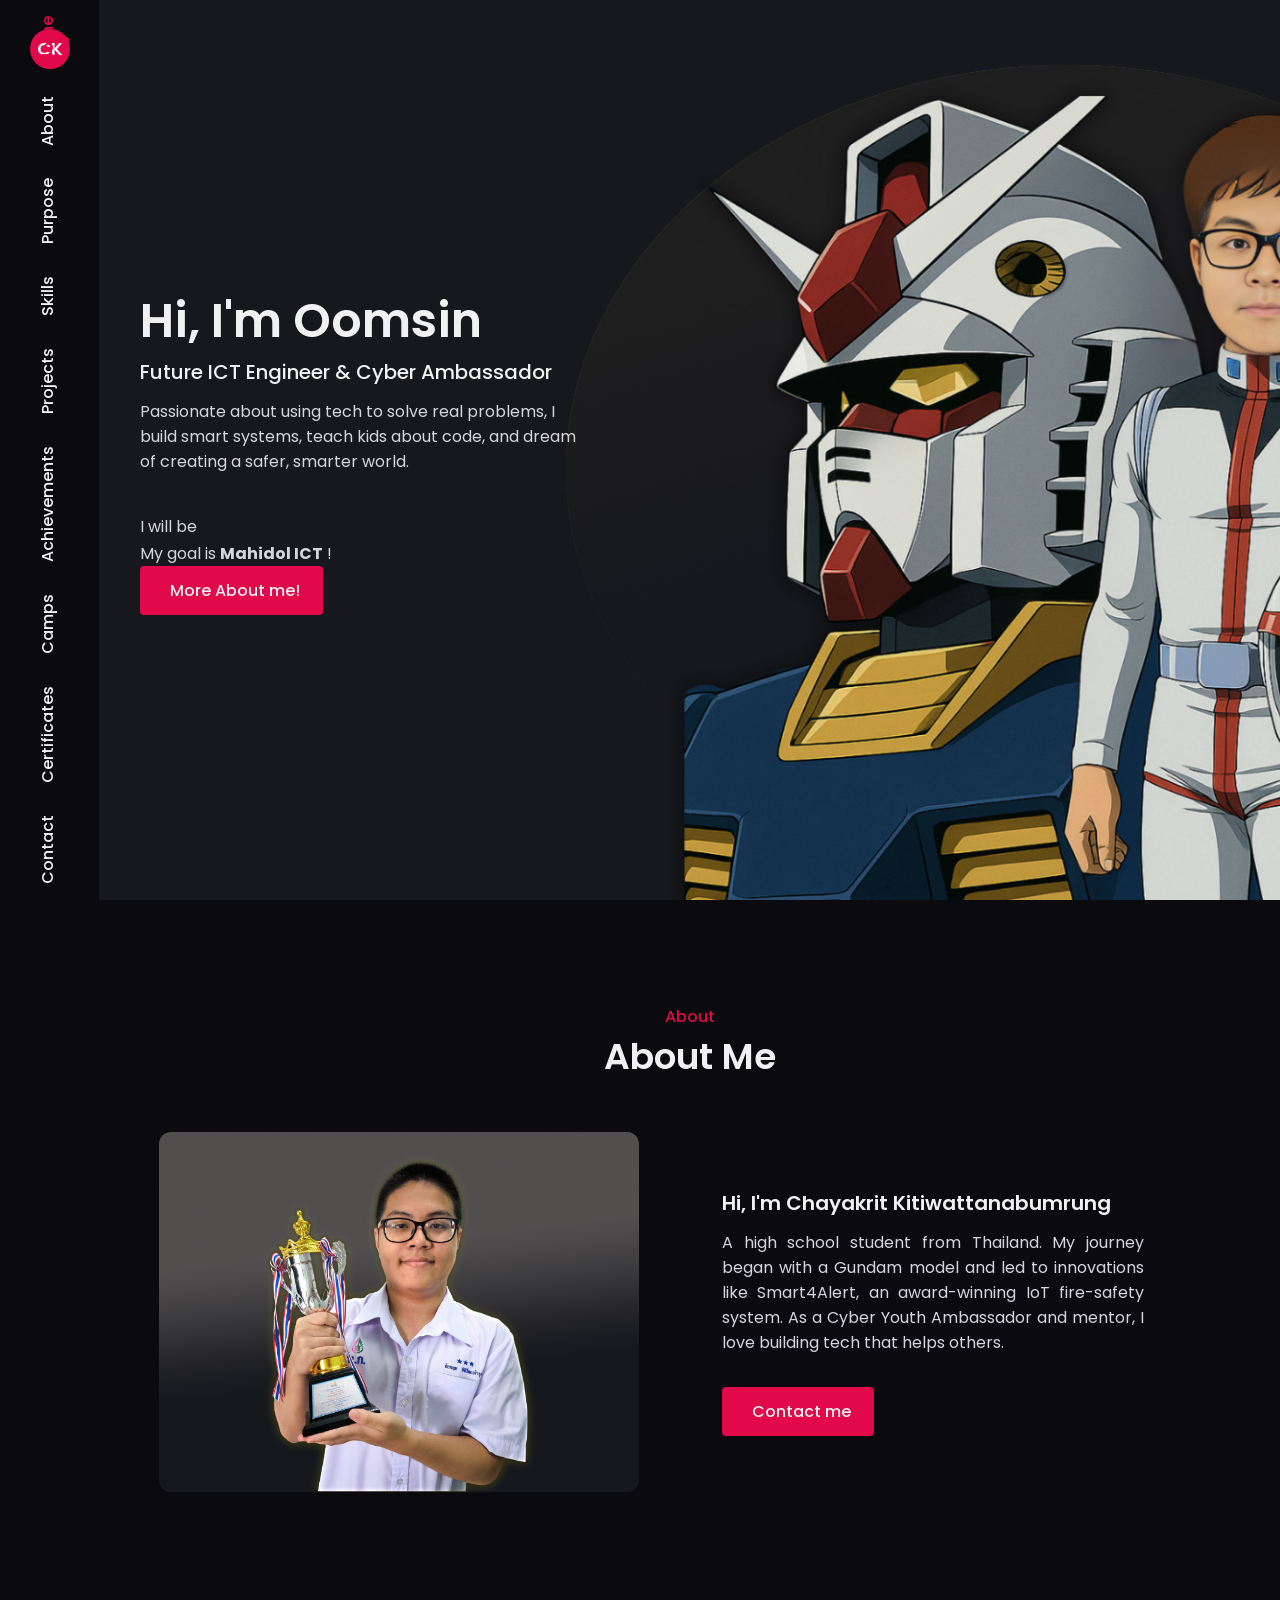
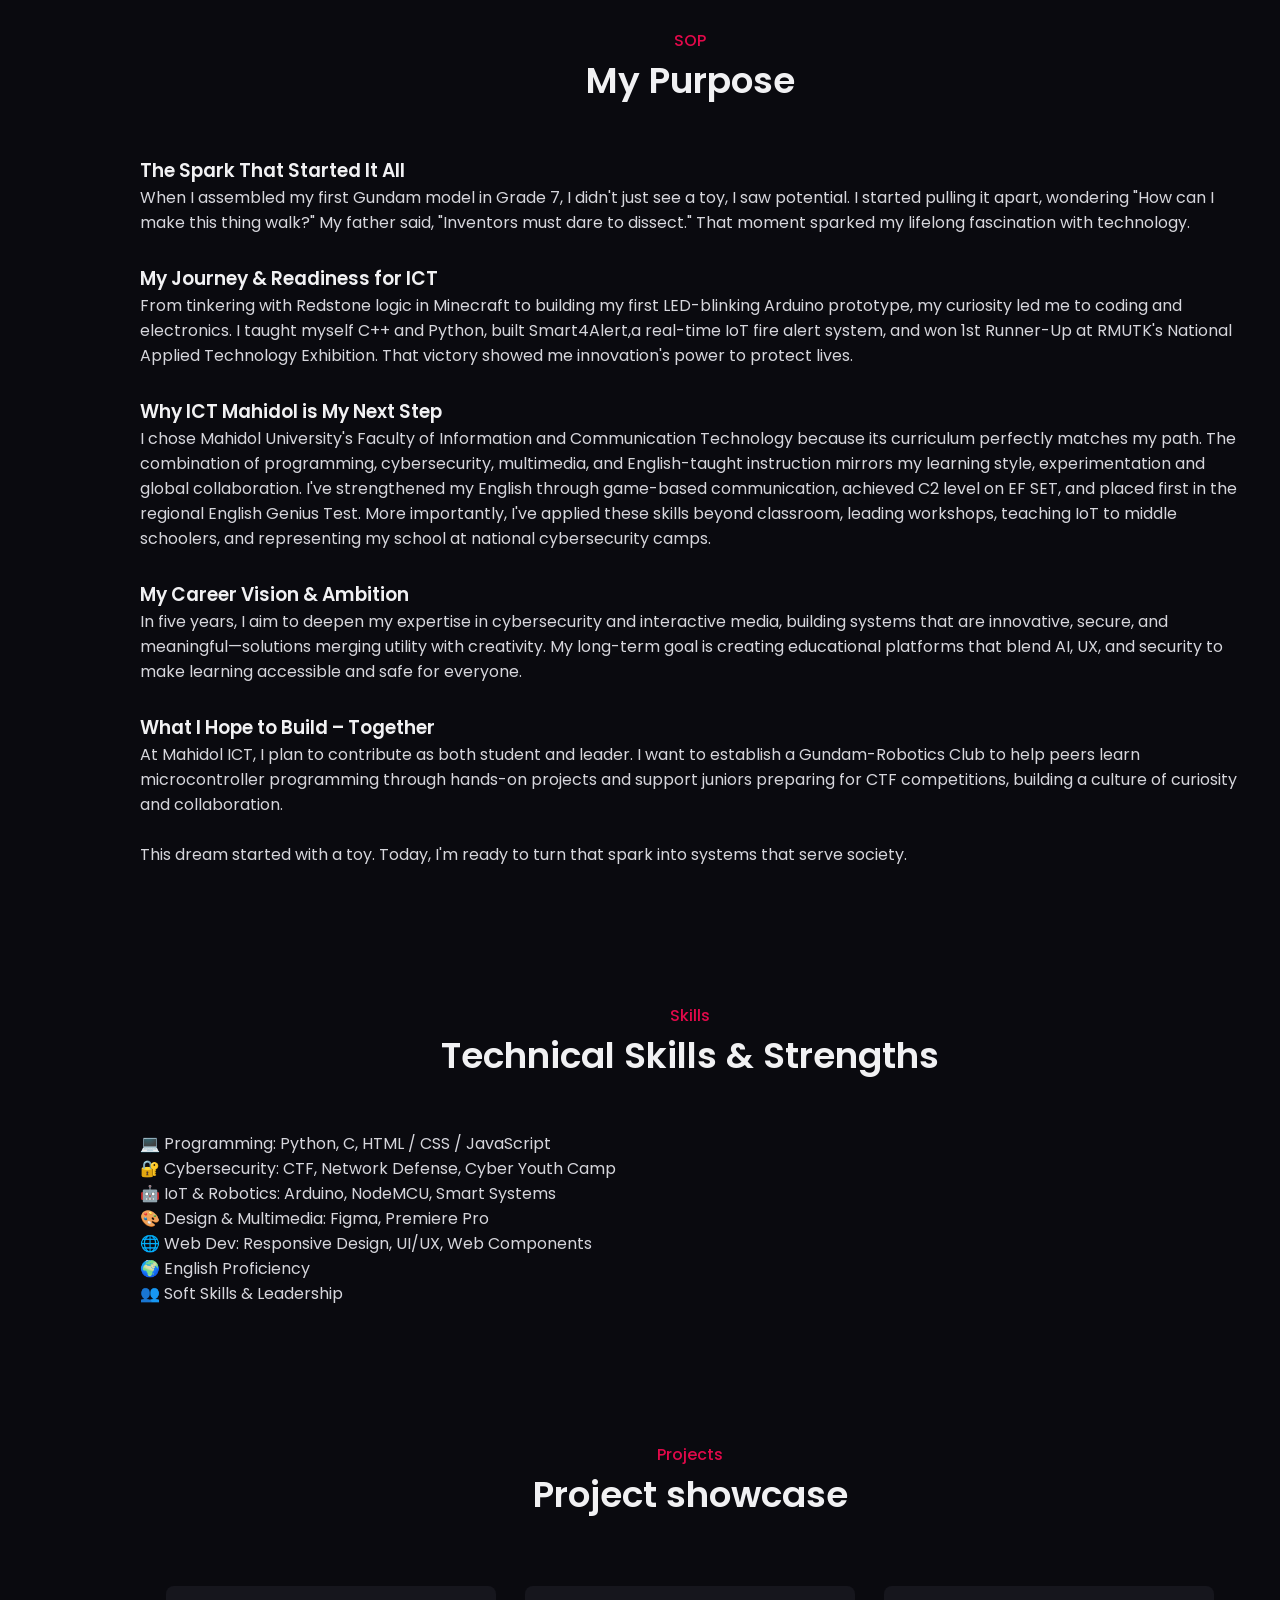
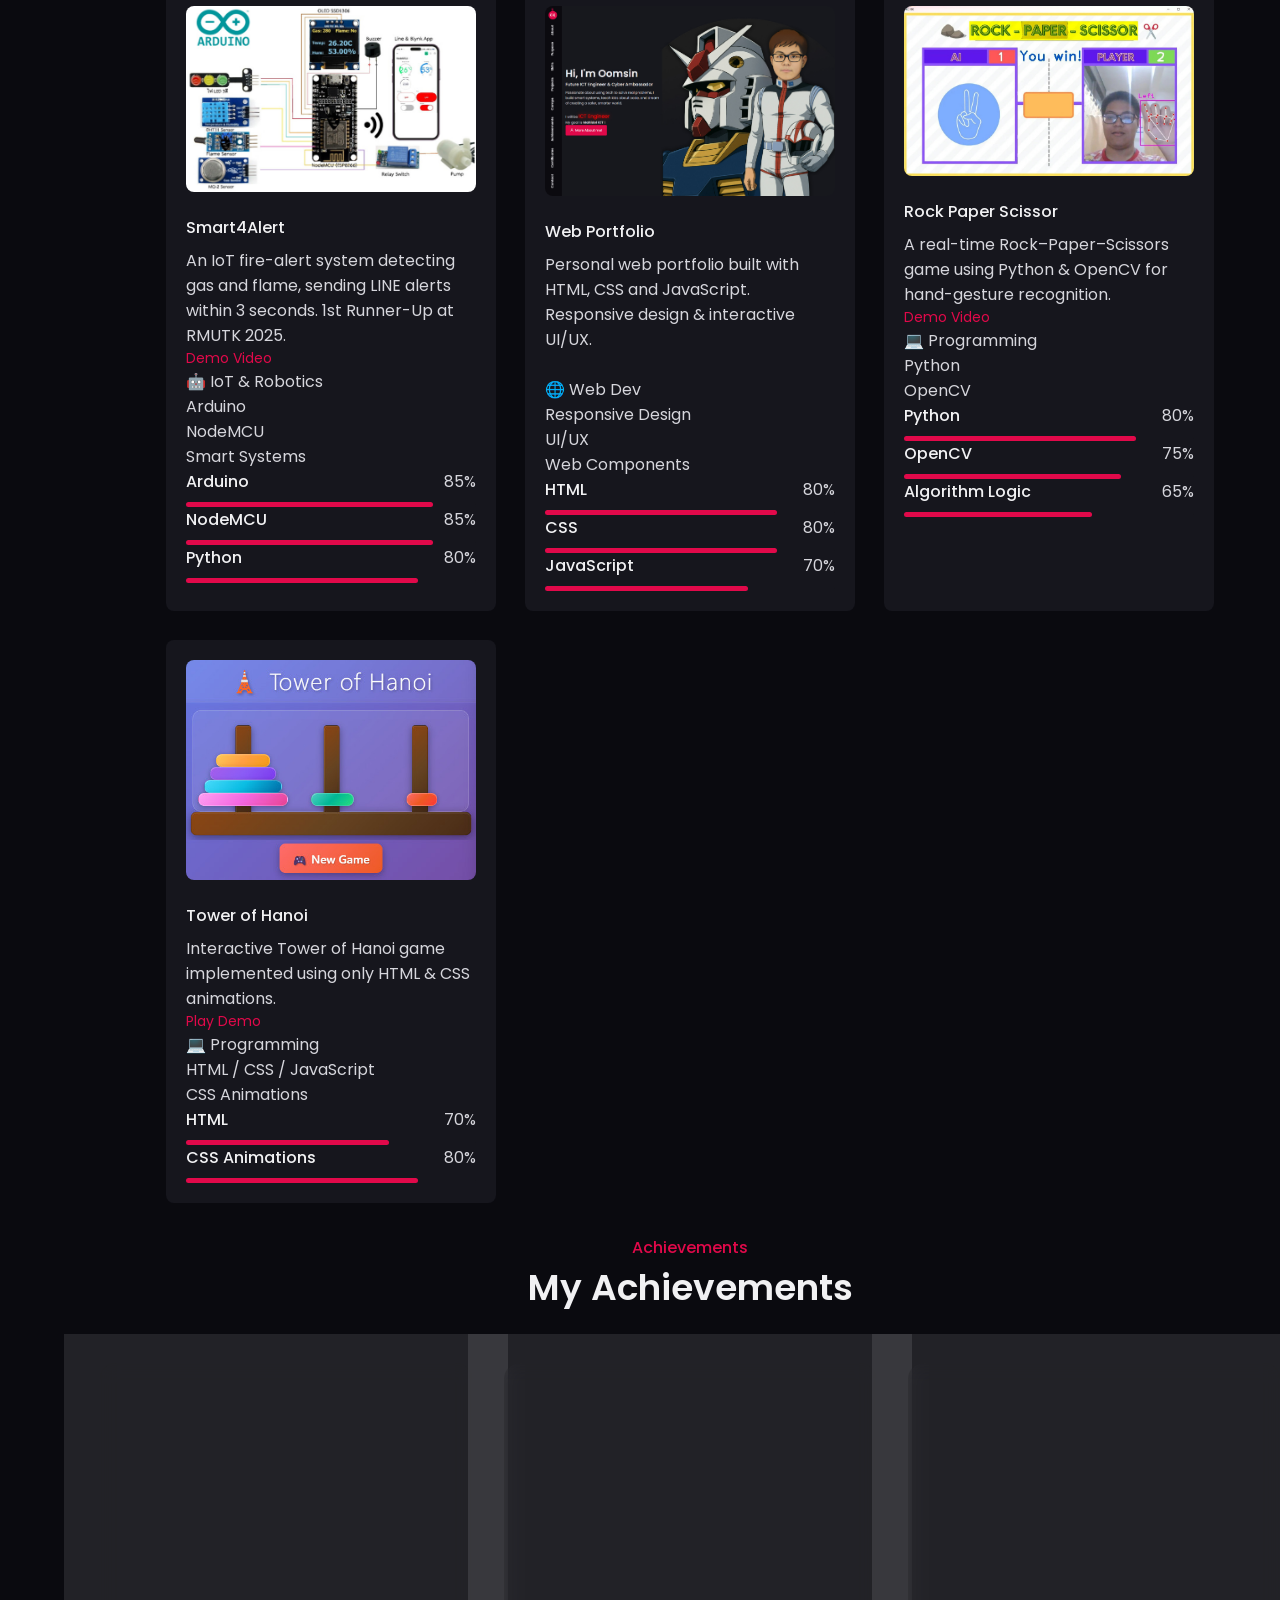
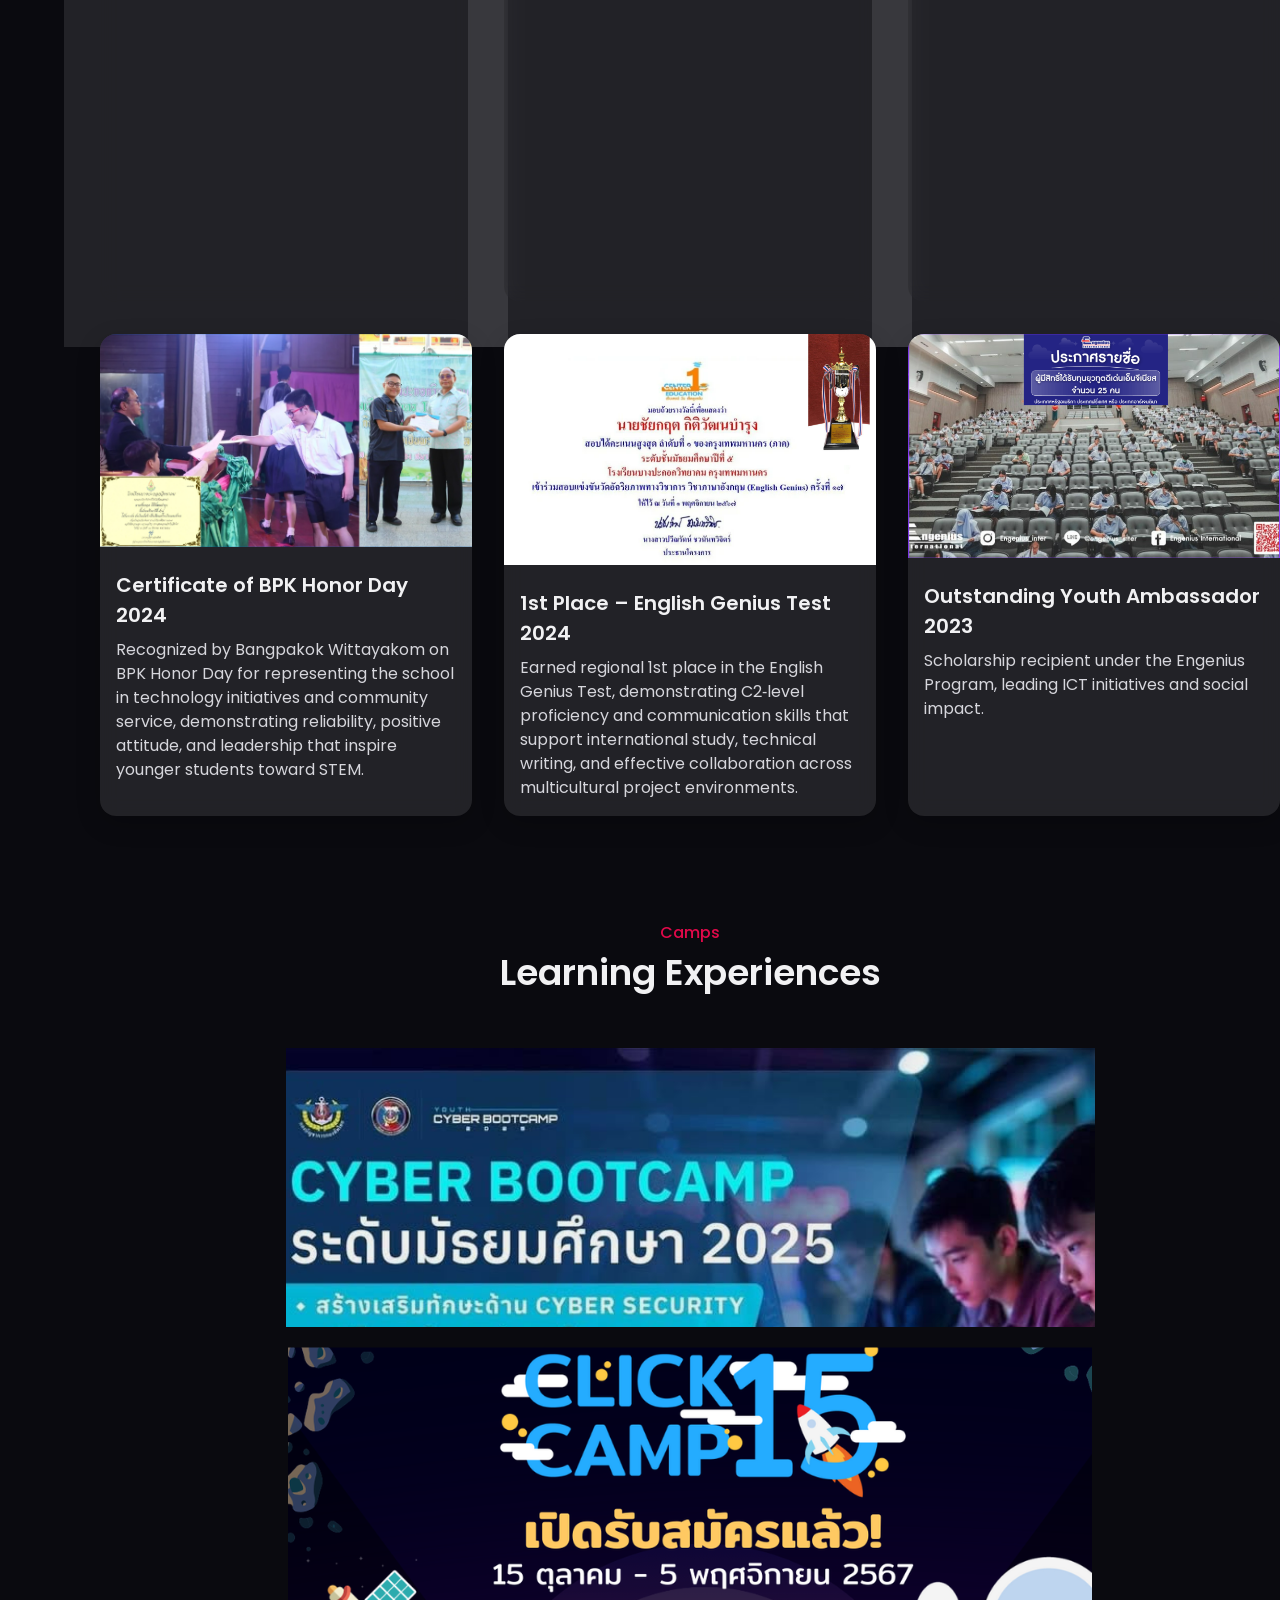
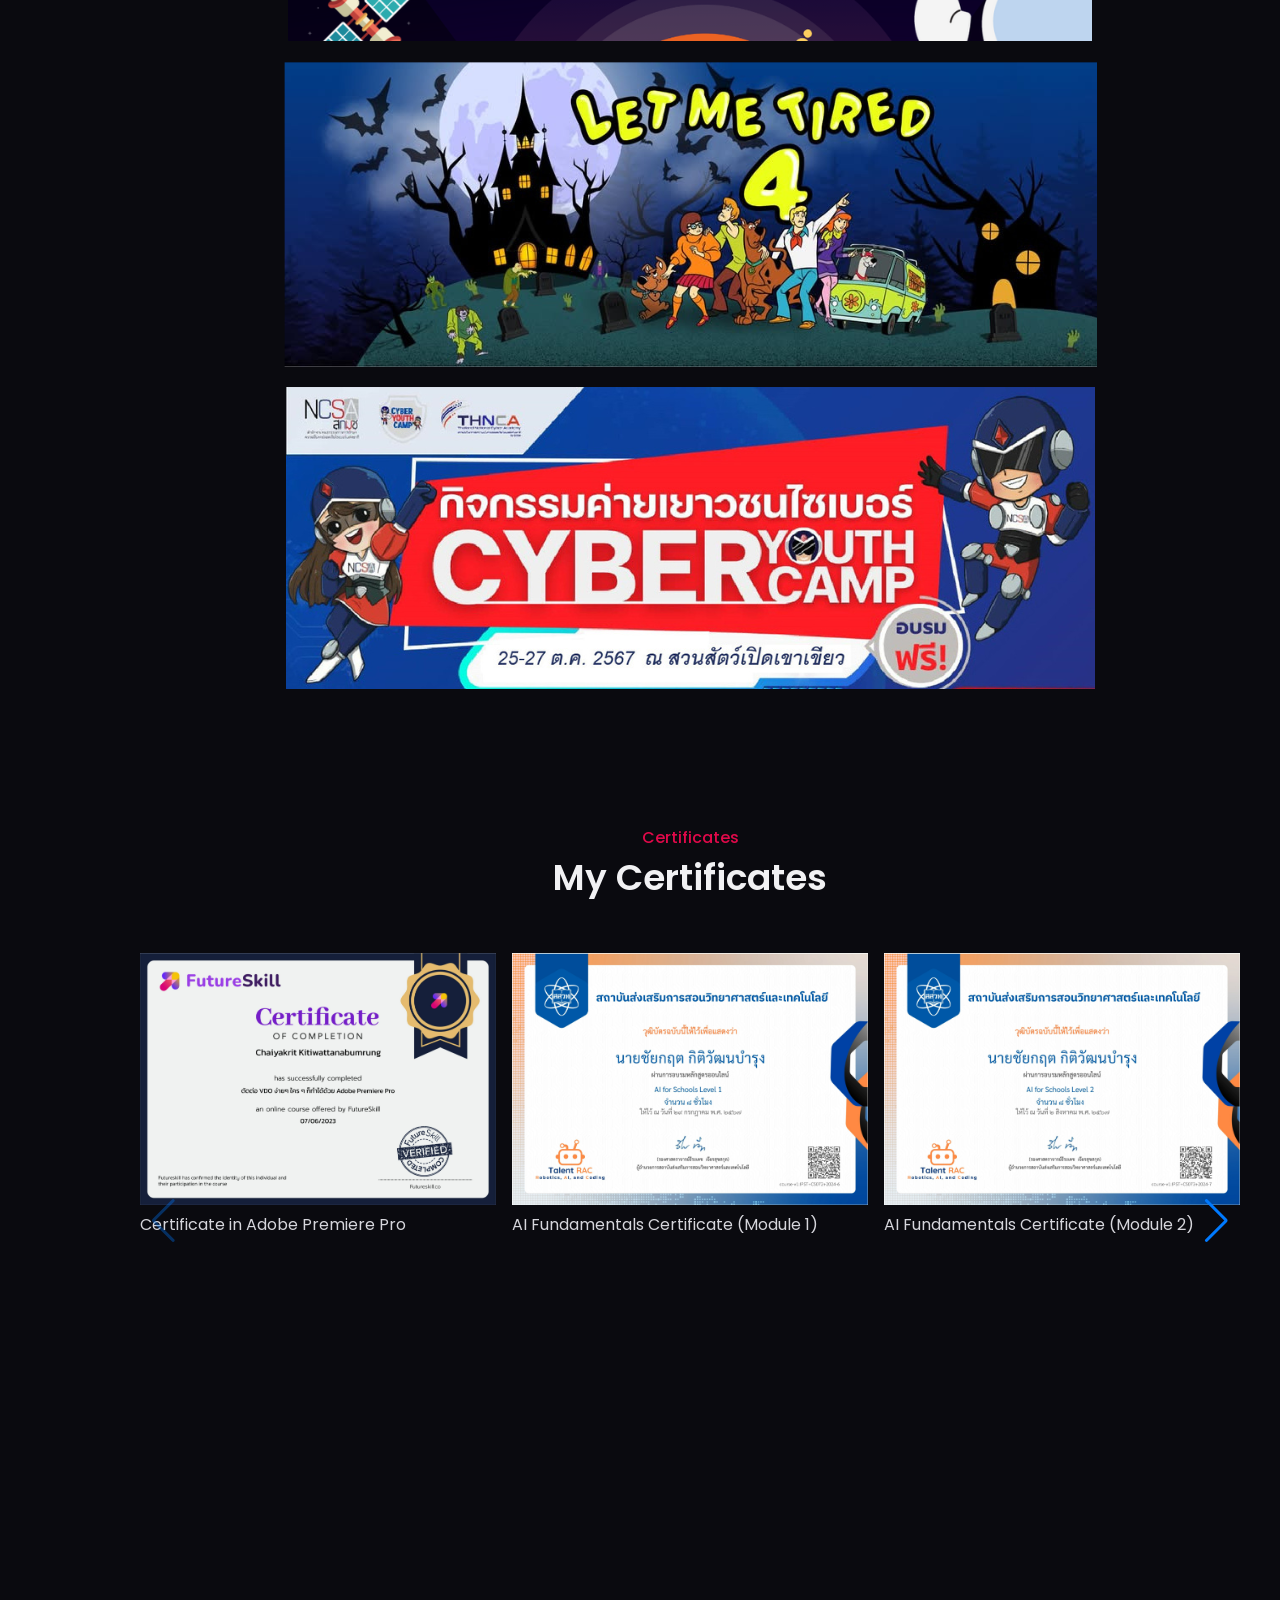
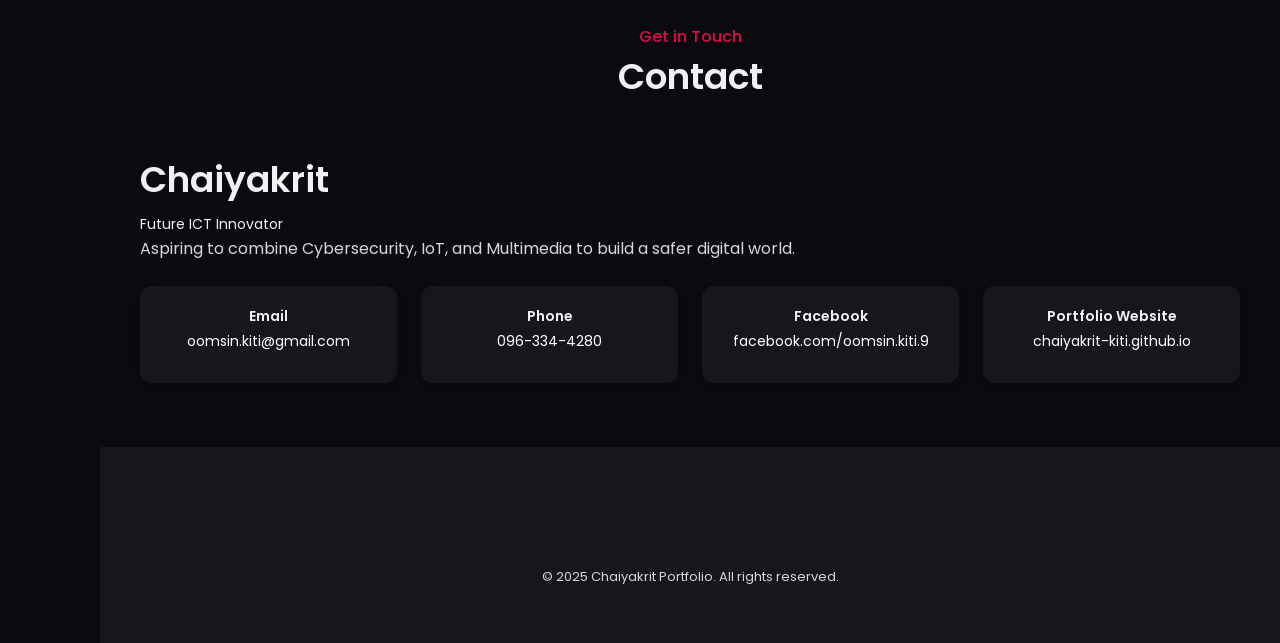
==== commit 82e24263: "final update final update" ====
--- a/index.html
+++ b/index.html
@@ -150,7 +150,7 @@
             An IoT fire-alert system detecting gas and flame, sending LINE alerts within 3 seconds.  1st Runner-Up at RMUTK 2025.
           </p>
           <div class="work-links">
-            <a href="https://youtu.be/yourvideo" target="_blank" class="work-button">Demo Video</a>
+            <a href="https://drive.google.com/file/d/1dTml5-ZSRSt6UaflNyXwrneiEQJ53DQR/view?usp=sharing" target="_blank" class="work-button">Demo Video</a>
           </div>
           <ul class="work-skills">
             <li>🤖 IoT & Robotics</li>
@@ -243,7 +243,7 @@
             A real-time Rock–Paper–Scissors game using Python & OpenCV for hand-gesture recognition.
           </p>
           <div class="work-links">
-            <a href="https://github.com/yourusername/rps-opencv" target="_blank" class="work-button">Demo Video</a>
+            <a href="https://drive.google.com/file/d/1PvtoXyw8CB6QcqTqEURWm7EAnn1lcRuj/view" target="_blank" class="work-button">Demo Video</a>
           </div>
           <ul class="work-skills">
             <li>💻 Programming</li>
@@ -327,12 +327,21 @@
     <section id="achievements" class="projects">
       <h2 class="section-title" data-heading="Achievements">My Achievements</h2>
       <div class="cards-grid">
+        <!-- ODOS Program 2025 -->
+        <div class="card">
+          <img src="images/achievements/ODOS-2025.png" alt="ODOS Program 2025" />
+          <div class="card-content">
+            <h3>ODOS Program 2025 - Thailand Representative Sookmyung University, South Korea</h3>
+            <p>Successfully passed the English and Computer Skills Examination at the national level, earning selection as Thailand's representative for the ODOS Program at Sookmyung University, South Korea.</p>
+          </div>
+        </div>
+          
          <!-- RMUTK IoT Award 2025 -->
         <div class="card">
           <img src="images/achievements/iot-project-2025.png" alt="IoT Project 2025" />
           <div class="card-content">
             <h3>1st Runner-Up – RMUTK IoT Award 2025</h3>
-            <p>Recognized for Smart4Alert, an Arduino-based fire-alert IoT system.</p>
+            <p>Awarded 1st Runner-Up for Smart4Alert, an Arduino and NodeMCU based fire‑safety IoT system that detects gas and flame and issues LINE alerts within seconds, proving practical, life‑protecting innovation.</p>
           </div>
         </div>
         <!-- RTARF Cybersecurity CTF Top 16 -->
@@ -340,7 +349,7 @@
           <img src="images/achievements/ctf-top16-2023.png" alt="CTF Top16 2023" />
           <div class="card-content">
             <h3>Top 16 – RTARF Cybersecurity CTF</h3>
-            <p>Placed in the Top 16 at the Royal Thai Armed Forces Cybersecurity Bootcamp CTF.</p>
+            <p>Achieved Top 16 at the Royal Thai Armed Forces Youth Cybersecurity Bootcamp CTF, applying network defense and ethical hacking fundamentals to solve challenges under pressure through teamwork and disciplined methodology.</p>
           </div>
         </div>
         <!-- BPK Honor Day 2024 -->
@@ -348,7 +357,7 @@
           <img src="images/achievements/bpk-honor-2024.png" alt="BPK Honor Day 2024" />
           <div class="card-content">
             <h3>Certificate of BPK Honor Day 2024</h3>
-            <p>Honored for representing my school with dedication during the 2024 ceremony.</p>
+            <p>Recognized by Bangpakok Wittayakom on BPK Honor Day for representing the school in technology initiatives and community service, demonstrating reliability, positive attitude, and leadership that inspire younger students toward STEM.</p>
           </div>
         </div>
         <!-- English Genius Test 2024 -->
@@ -356,7 +365,7 @@
           <img src="images/achievements/english-genius-2024.png" alt="English Genius Test 2024" />
           <div class="card-content">
             <h3>1st Place – English Genius Test 2024</h3>
-            <p>Top regional score achieved on November 1, 2024, showcasing strong English proficiency.</p>
+            <p>Earned regional 1st place in the English Genius Test, demonstrating C2‑level proficiency and communication skills that support international study, technical writing, and effective collaboration across multicultural project environments.</p>
           </div>
         </div>
         <!-- Outstanding Youth Ambassador 2023 -->
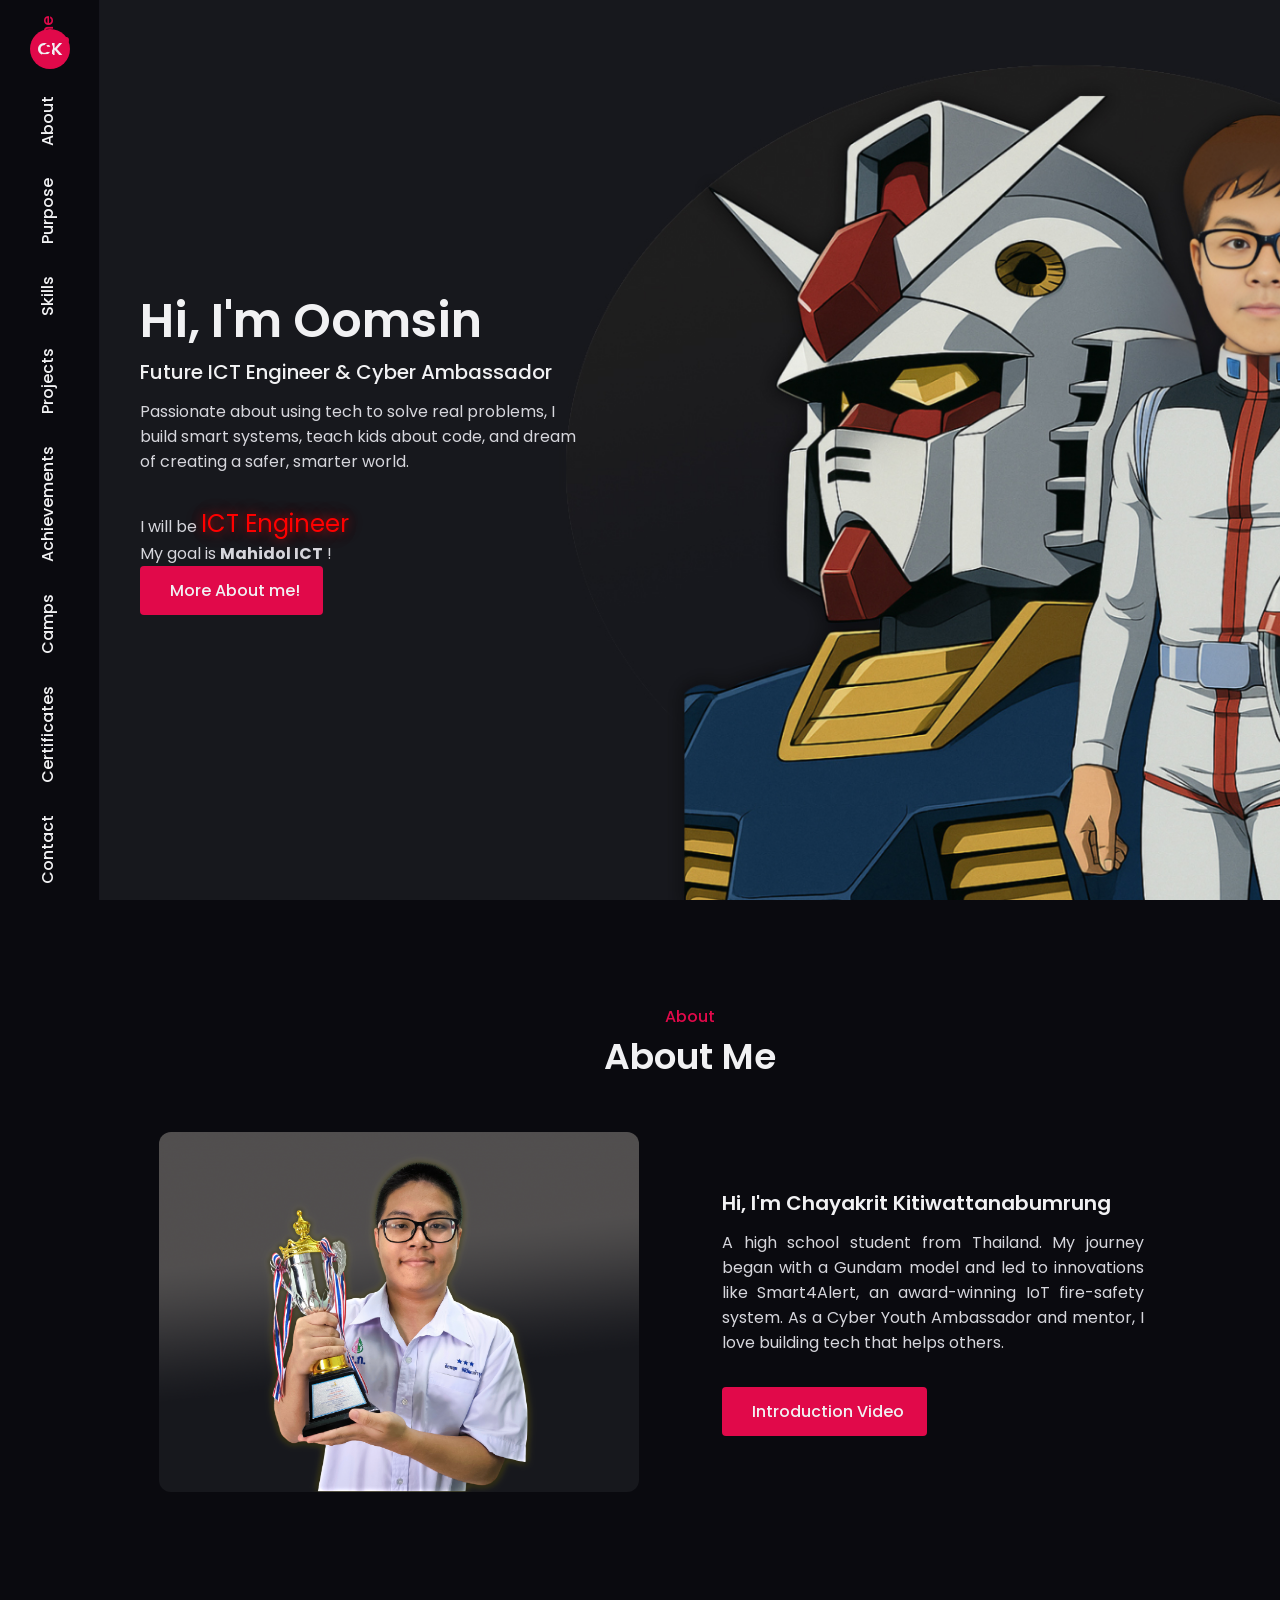
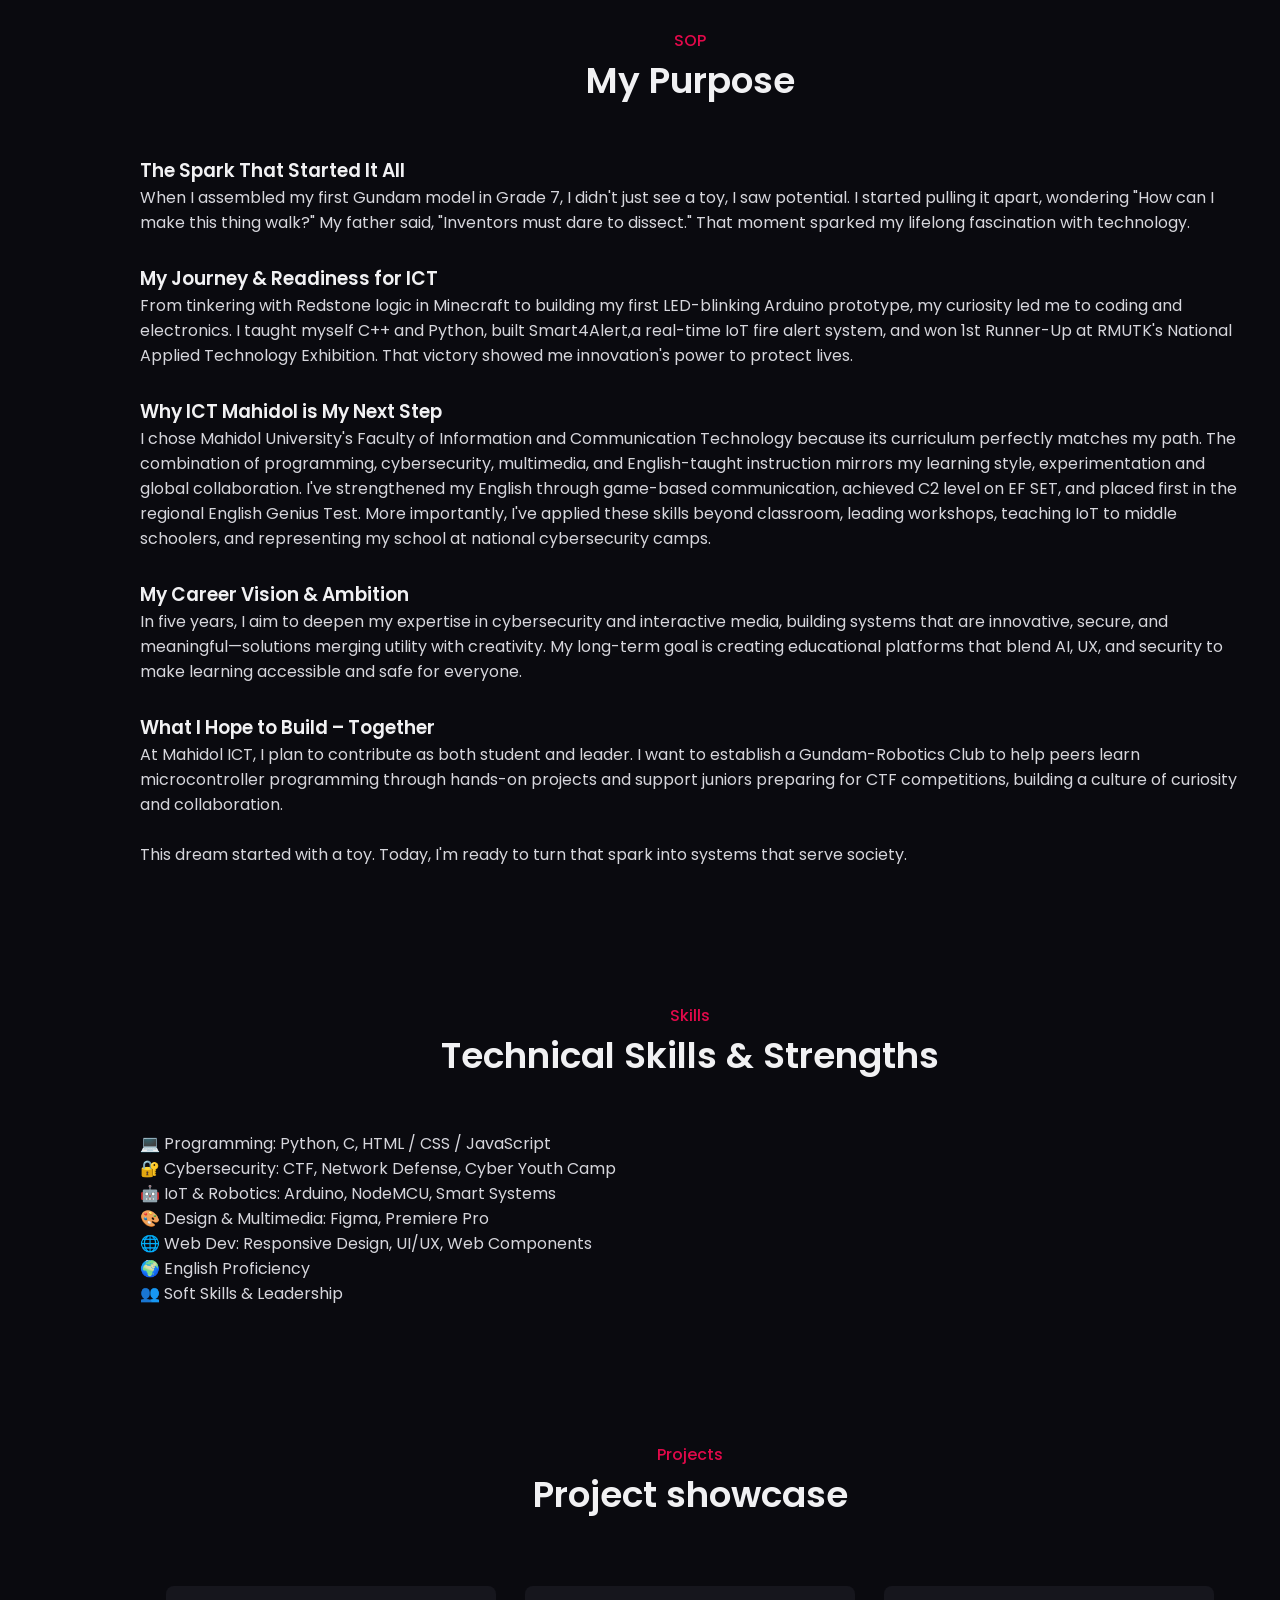
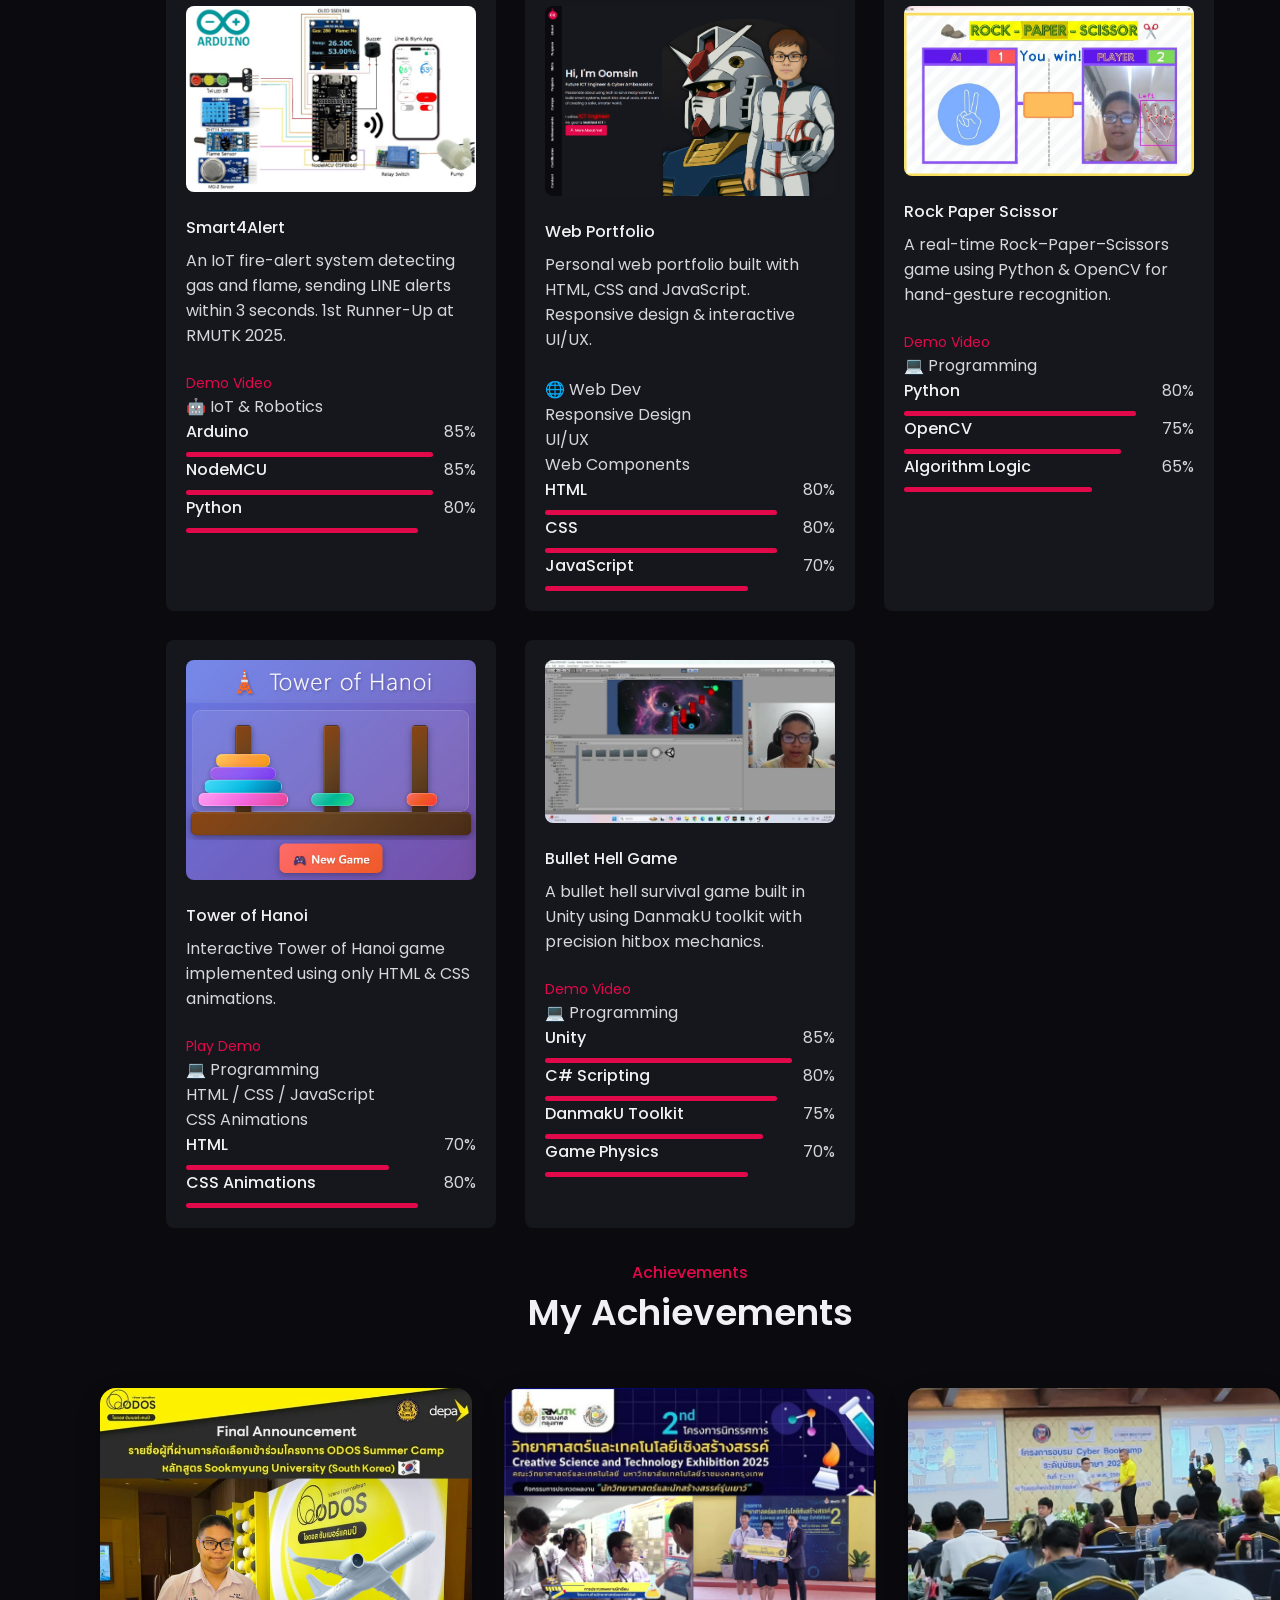
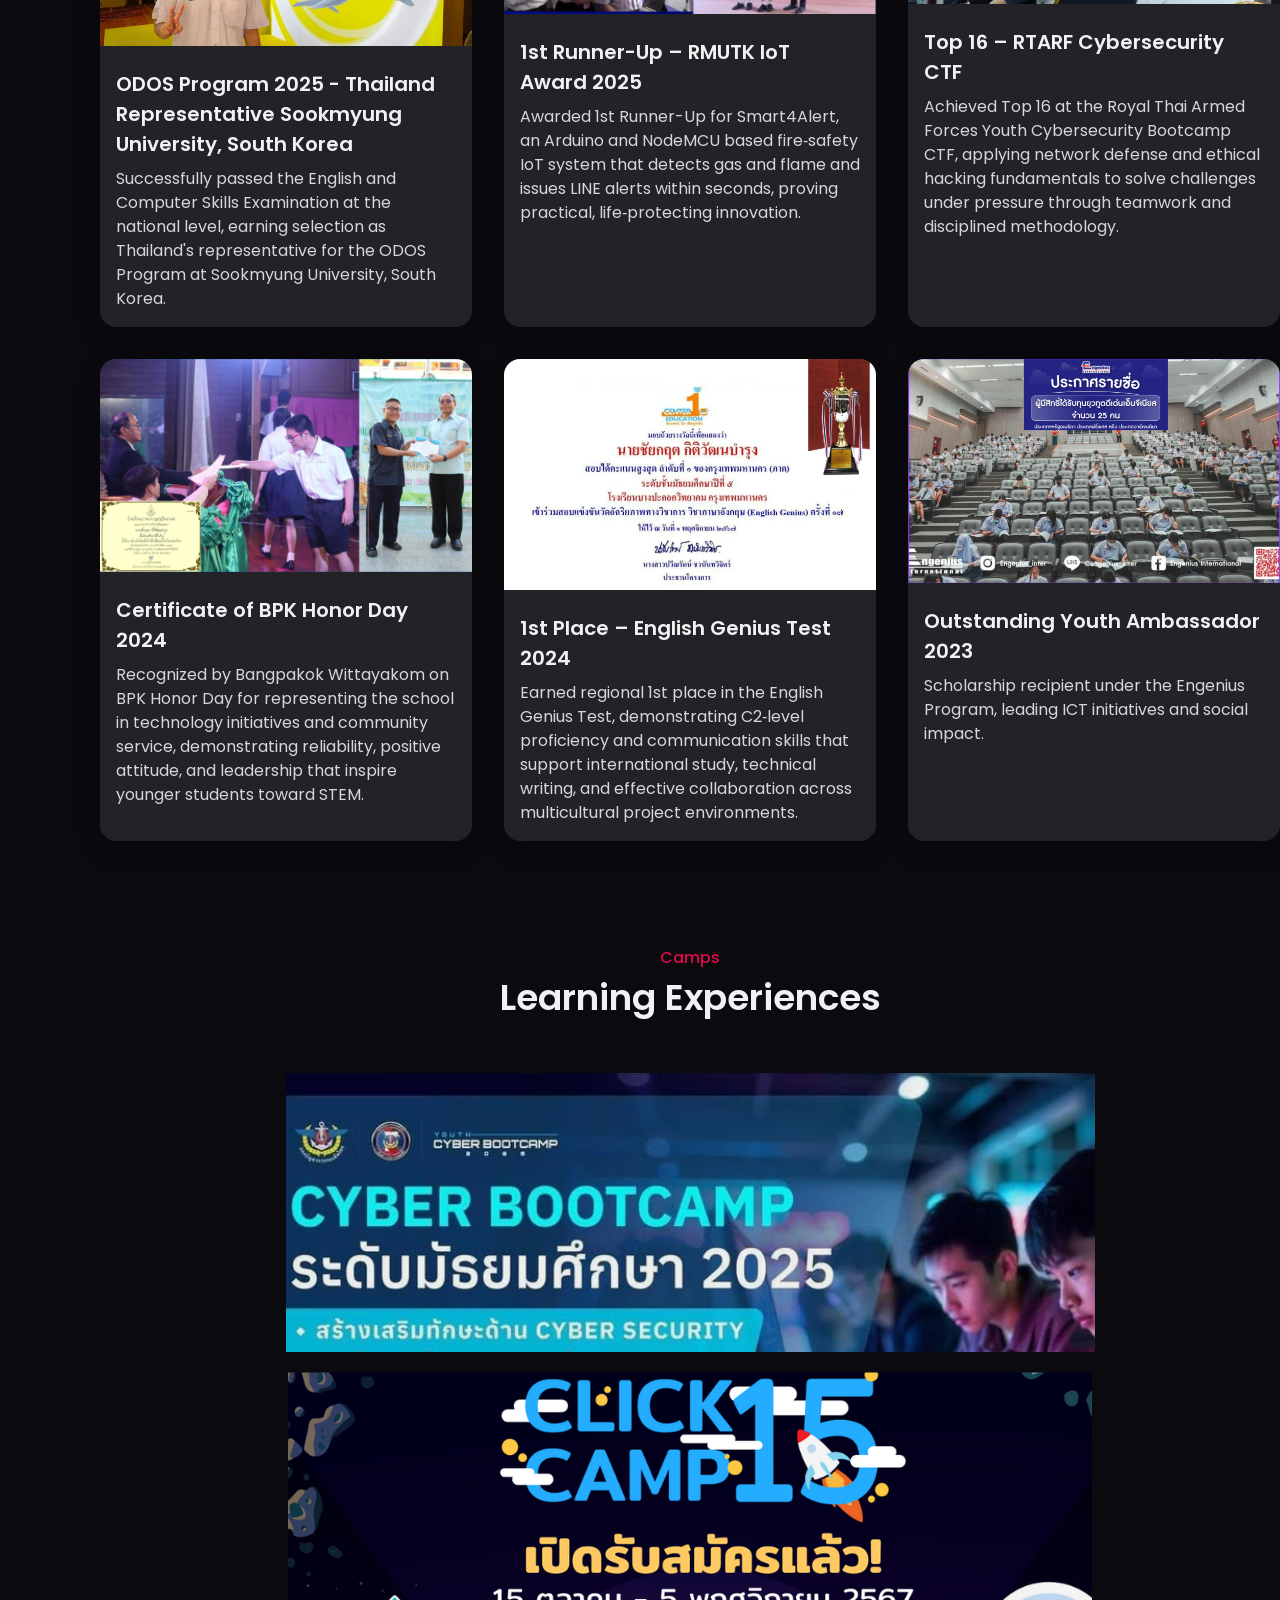
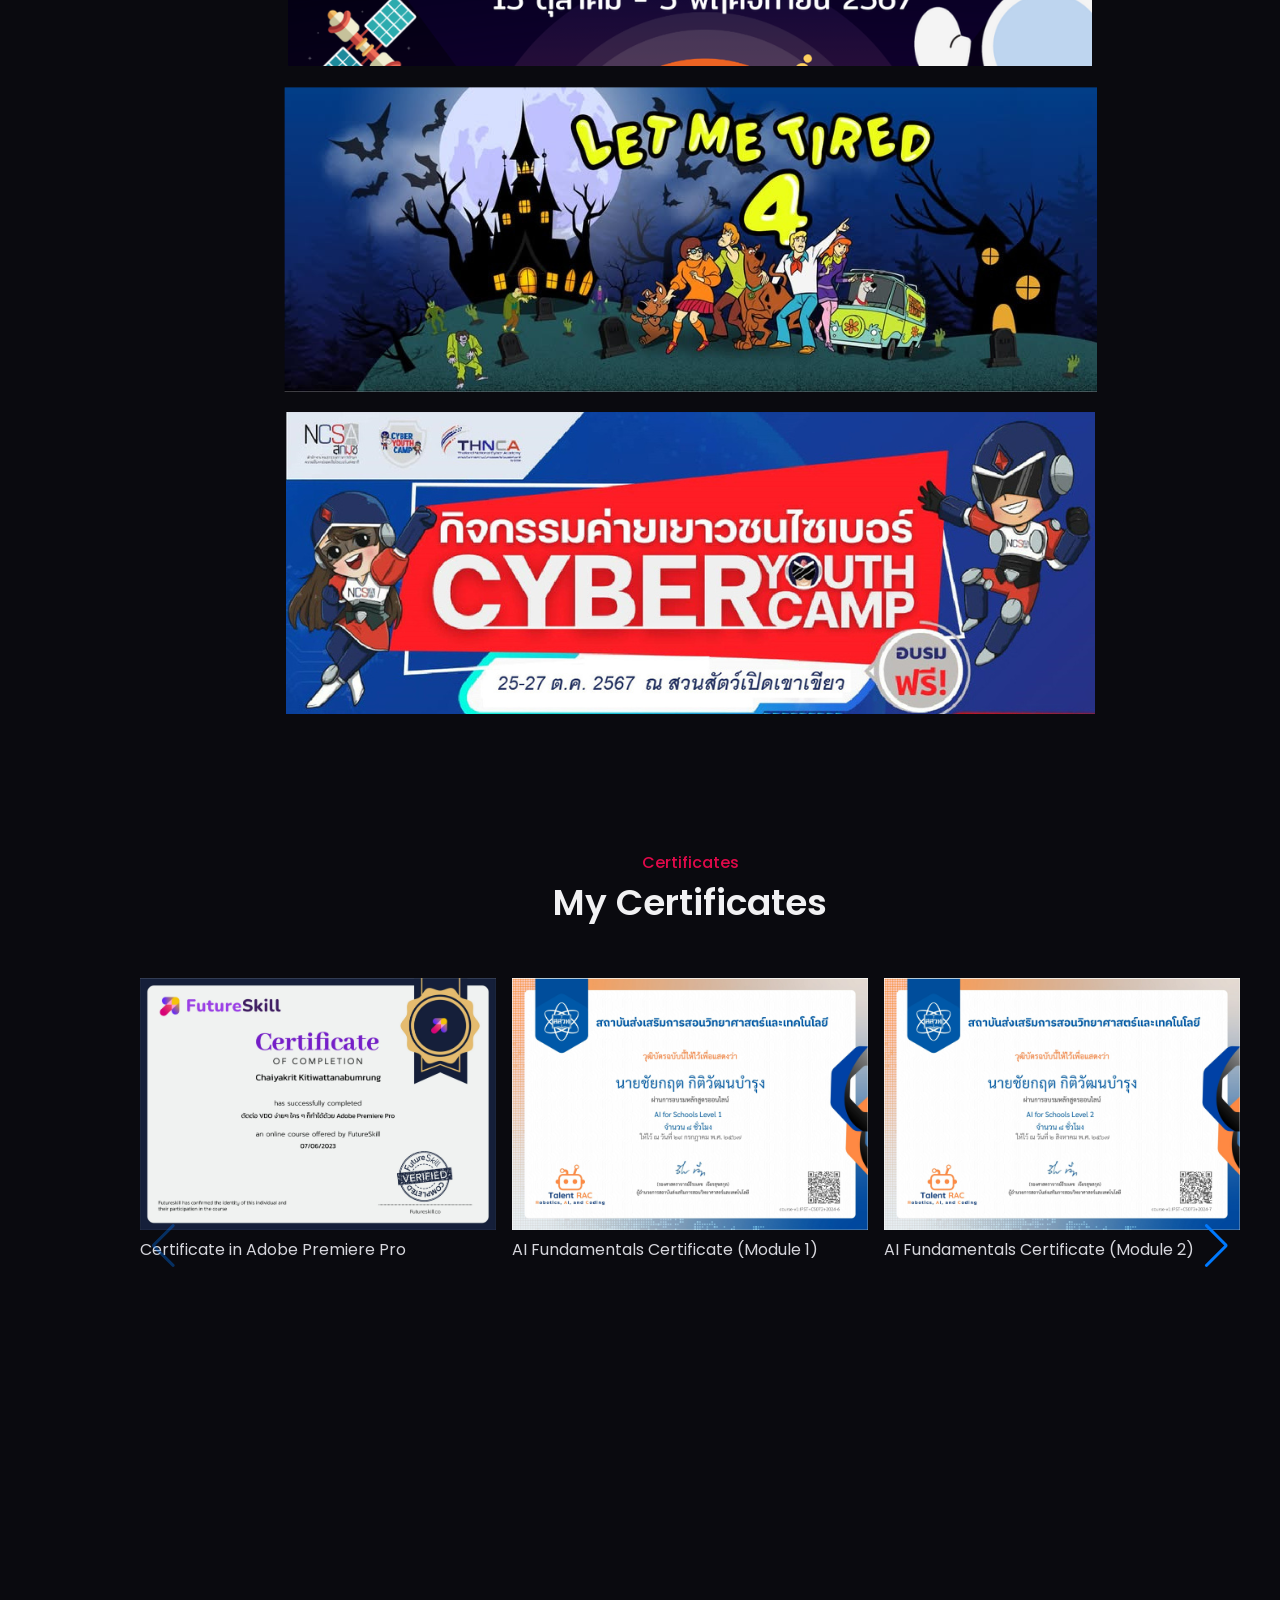
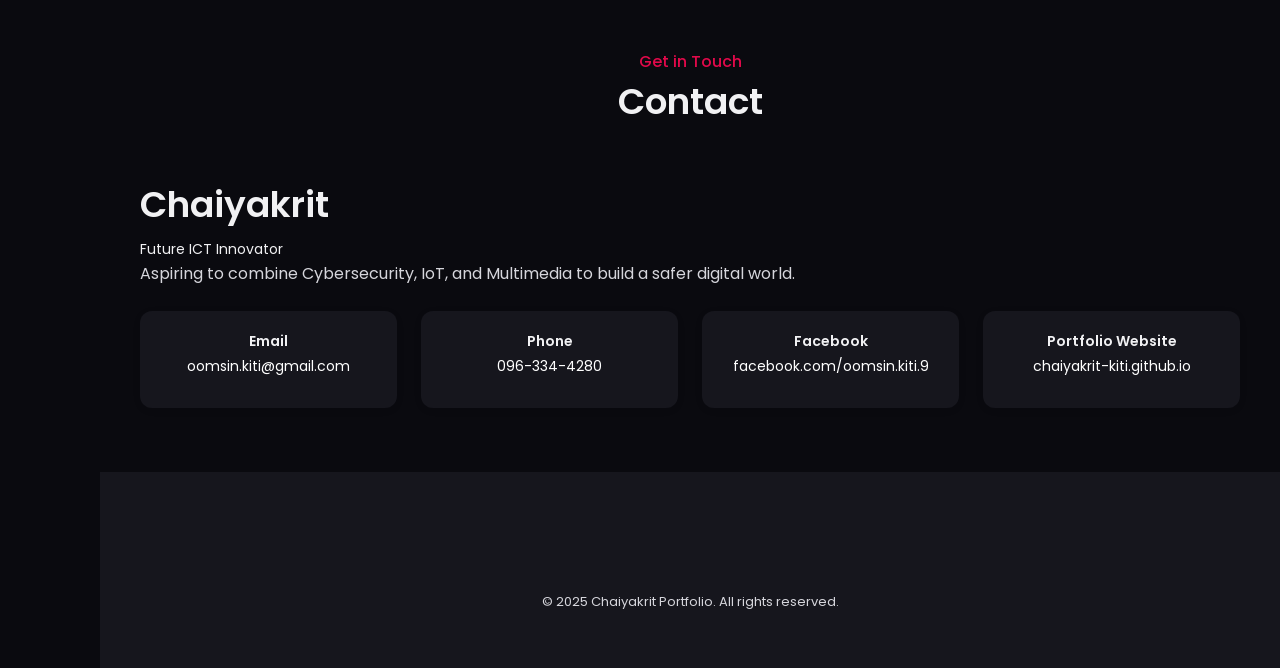
==== commit 67fa40c3: "Add 1 card project" ====
--- a/index.html
+++ b/index.html
@@ -67,7 +67,7 @@
           <p class="about-description">
             A high school student from Thailand. My journey began with a Gundam model and led to innovations like Smart4Alert, an award-winning IoT fire-safety system. As a Cyber Youth Ambassador and mentor, I love building tech that helps others.
           </p>
-          <a href="#contact" class="button"><i class="uil uil-navigator button-icon"></i>Contact me</a>
+          <a href="https://youtu.be/gYtHTD9wXHk?cc_load_policy=1" target="_blank" class="button"><i class="uil uil-navigator button-icon"></i>Introduction Video</a>
         </div>
       </div>
     </section>
@@ -150,13 +150,11 @@
             An IoT fire-alert system detecting gas and flame, sending LINE alerts within 3 seconds.  1st Runner-Up at RMUTK 2025.
           </p>
           <div class="work-links">
-            <a href="https://drive.google.com/file/d/1dTml5-ZSRSt6UaflNyXwrneiEQJ53DQR/view?usp=sharing" target="_blank" class="work-button">Demo Video</a>
+            <br>
+            <a href="https://youtu.be/yUBr-WSJlDM?cc_load_policy=1" target="_blank" class="work-button">Demo Video</a>
           </div>
           <ul class="work-skills">
             <li>🤖 IoT & Robotics</li>
-            <li>Arduino</li>
-            <li>NodeMCU</li>
-            <li>Smart Systems</li>
           </ul>
           <!-- Skill Usage Bars -->
           <div class="work-skill-bars">
@@ -243,12 +241,11 @@
             A real-time Rock–Paper–Scissors game using Python & OpenCV for hand-gesture recognition.
           </p>
           <div class="work-links">
-            <a href="https://drive.google.com/file/d/1PvtoXyw8CB6QcqTqEURWm7EAnn1lcRuj/view" target="_blank" class="work-button">Demo Video</a>
+            <br>
+            <a href="https://youtu.be/uYJCIRM8YhM?cc_load_policy=1" target="_blank" class="work-button">Demo Video</a>
           </div>
           <ul class="work-skills">
             <li>💻 Programming</li>
-            <li>Python</li>
-            <li>OpenCV</li>
           </ul>
           <!-- Skill Usage Bars -->
           <div class="work-skill-bars">
@@ -291,6 +288,7 @@
             Interactive Tower of Hanoi game implemented using only HTML & CSS animations.
           </p>
           <div class="work-links">
+            <br>
             <a href="Modern_tower_hanoi.html" target="_blank" class="work-button">Play Demo</a>
           </div>
           <ul class="work-skills">
@@ -320,6 +318,69 @@
             </div>
           </div>
         </div>      
+        
+        
+        
+        <!-- Project 5: Bullet Hell Game -->
+        <div class="work-card">
+          <img src="images/projects/bullet-hell.jpg" alt="Bullet Hell Game" class="work-img">
+          <h3 class="work-title">Bullet Hell Game</h3>
+          <p class="work-description">
+            A bullet hell survival game built in Unity using DanmakU toolkit with precision hitbox mechanics.
+          </p>
+          <div class="work-links">
+            <br>
+            <a href="https://youtu.be/tZOKfMiqOEA?cc_load_policy=1" target="_blank" class="work-button">Demo Video</a>
+          </div>
+
+          <ul class="work-skills">
+            <li>💻 Programming</li>
+          </ul>
+
+          <!-- Skill Usage Bars -->
+          <div class="work-skill-bars">
+            <div class="skills-data">
+              <div class="skills-titles">
+                <h3 class="skills-name">Unity</h3>
+                <span class="skills-number">85%</span>
+              </div>
+              <div class="skills-bar">
+                <span class="skills-percentage" style="width: 85%;"></span>
+              </div>
+            </div>
+
+            <div class="skills-data">
+              <div class="skills-titles">
+                <h3 class="skills-name">C# Scripting</h3>
+                <span class="skills-number">80%</span>
+              </div>
+              <div class="skills-bar">
+                <span class="skills-percentage" style="width: 80%;"></span>
+              </div>
+            </div>
+
+            <div class="skills-data">
+              <div class="skills-titles">
+                <h3 class="skills-name">DanmakU Toolkit</h3>
+                <span class="skills-number">75%</span>
+              </div>
+              <div class="skills-bar">
+                <span class="skills-percentage" style="width: 75%;"></span>
+              </div>
+            </div>
+
+            <div class="skills-data">
+              <div class="skills-titles">
+                <h3 class="skills-name">Game Physics</h3>
+                <span class="skills-number">70%</span>
+              </div>
+              <div class="skills-bar">
+                <span class="skills-percentage" style="width: 70%;"></span>
+              </div>
+            </div>
+          </div>
+        </div>
+
         </div>
     </section>
 
